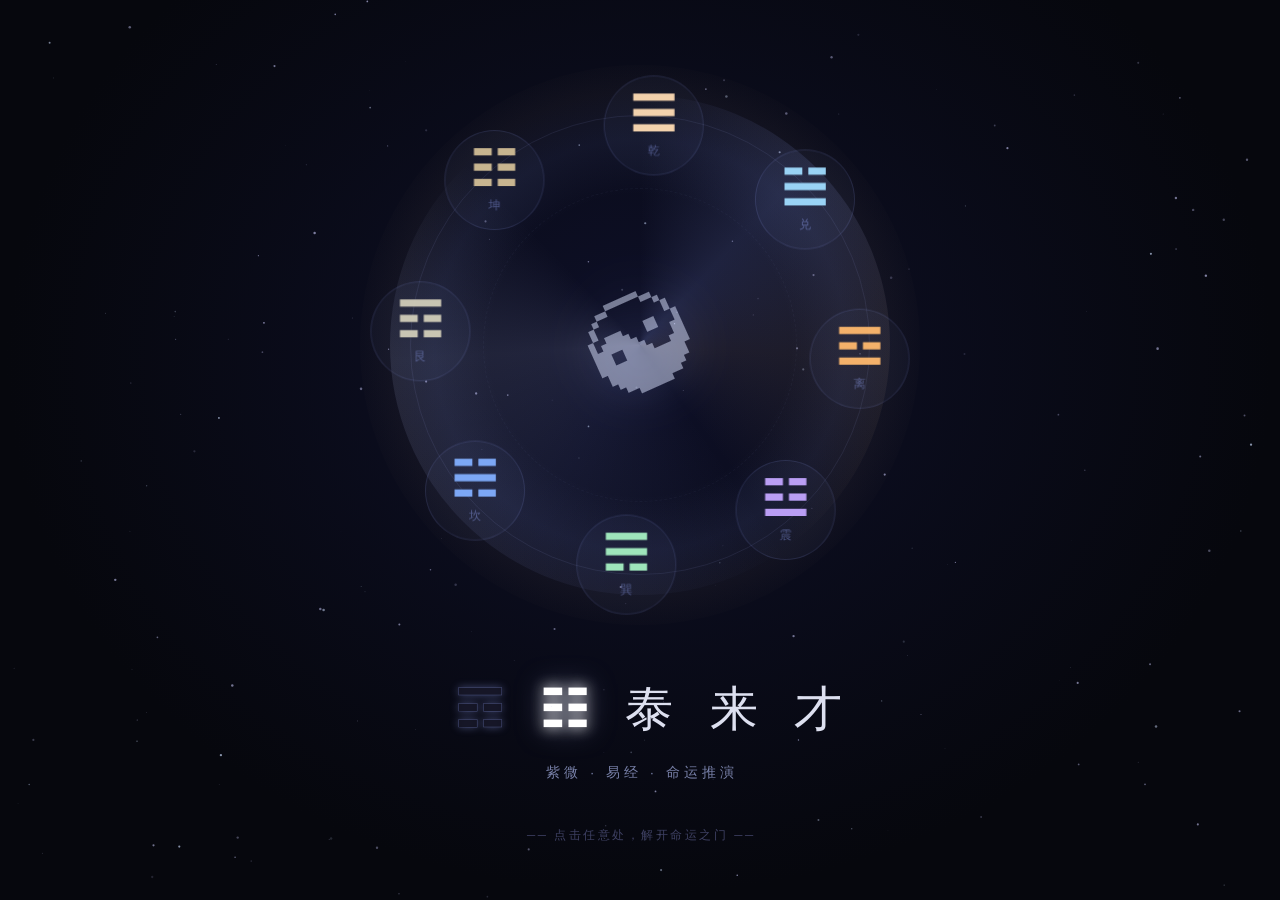
==== index.html @ e53208d1 "Enlarge intro bagua ring 2x + add light shimmer effects - Ring container: 290px → 580px, responsive " ====
<!DOCTYPE html>
<html lang="zh-CN">
<head>
<meta charset="UTF-8">
<meta name="viewport" content="width=device-width, initial-scale=1.0">
<title>太来才 · 紫微易学</title>
<meta name="description" content="紫微斗数命盘在线排盘，基于倪海夏推演法，结合易经五行解析。">
<style>
/* ── Reset & Base ── */
*{box-sizing:border-box;margin:0;padding:0}
:root{
  --bg:#09090f;--bg2:#0d0e1a;
  --s1:rgba(255,255,255,.03);--s2:rgba(255,255,255,.06);
  --b1:rgba(180,190,240,.07);--b2:rgba(180,190,240,.14);
  --t1:#dde0f0;--t2:#7880a8;--t3:#3e4062;
  --accent:#9aabff;--accentd:rgba(154,171,255,.12);
  --gold:#c8a882;--goldd:rgba(200,168,130,.12);
  --r:12px;
}
html{scroll-behavior:smooth}
body{background:var(--bg);color:var(--t1);font-family:-apple-system,"Helvetica Neue","PingFang SC","Hiragino Sans GB","Microsoft YaHei",sans-serif;min-height:100vh;line-height:1.75;overflow-x:hidden;font-size:16px}

/* ── INTRO SCREEN ── */
#intro{
  position:fixed;inset:0;z-index:9999;
  display:flex;flex-direction:column;align-items:center;justify-content:center;
  background:radial-gradient(ellipse at 50% 40%,#0e1028 0%,#06070d 70%);
  cursor:pointer;user-select:none;
  transition:opacity .9s cubic-bezier(.4,0,.2,1),transform .9s cubic-bezier(.4,0,.2,1);
}
#intro.done{opacity:0;pointer-events:none;transform:scale(1.06)}
#star-canvas{position:absolute;inset:0;pointer-events:none}

#bagua-ring{
  position:relative;width:580px;height:580px;
  margin-bottom:32px;flex-shrink:0;
}
/* Responsive scale-down on small screens */
@media(max-width:640px){
  #bagua-ring{transform:scale(.62);margin-bottom:-80px}
}
@media(max-width:400px){
  #bagua-ring{transform:scale(.50);margin-bottom:-116px}
}

/* Rotating conic sweep — main light effect */
#ring-halo{
  position:absolute;left:50%;top:50%;
  width:500px;height:500px;margin:-250px;
  border-radius:50%;
  background:conic-gradient(
    from 0deg,
    transparent 0%,
    rgba(154,171,255,.13) 12%,
    rgba(200,168,130,.09) 26%,
    transparent 40%,
    rgba(154,171,255,.07) 58%,
    rgba(200,210,255,.11) 74%,
    transparent 88%,
    transparent 100%
  );
  animation:halo-spin 9s linear infinite;
  pointer-events:none;
}
@keyframes halo-spin{to{transform:rotate(360deg)}}

/* Breathing outer glow */
#ring-glow{
  position:absolute;left:50%;top:50%;
  width:560px;height:560px;margin:-280px;
  border-radius:50%;
  background:radial-gradient(circle,transparent 38%,rgba(154,171,255,.06) 52%,rgba(200,168,130,.04) 64%,transparent 74%);
  animation:glow-breath 3.4s ease-in-out infinite alternate;
  pointer-events:none;
}
@keyframes glow-breath{
  from{opacity:.5;transform:scale(.94)}
  to  {opacity:1; transform:scale(1.05)}
}

#ring-track{
  position:absolute;
  left:50%;top:50%;
  width:460px;height:460px;
  margin:-230px;
  border-radius:50%;
  border:1px solid rgba(160,170,230,.10);
  pointer-events:none;
}
#ring-track::before{
  content:'';position:absolute;
  inset:72px;border-radius:50%;
  border:1px dashed rgba(160,170,230,.05);
}
.gua-node{
  position:absolute;left:50%;top:50%;
  width:100px;height:100px;margin:-50px;
  border-radius:50%;
  display:flex;flex-direction:column;align-items:center;justify-content:center;
  background:rgba(154,171,255,.04);
  border:1px solid rgba(154,171,255,.14);
  will-change:transform;
  transition:box-shadow .4s,border-color .4s,background .4s;
}
.gua-node .gsym{font-size:2.9rem;line-height:1;color:rgba(200,210,255,.8)}
.gua-node .gname{font-size:.72rem;color:rgba(154,171,255,.45);margin-top:3px;letter-spacing:.06em}
.gua-node.lit{
  border-color:rgba(154,171,255,.55);
  background:rgba(154,171,255,.08);
}
.gua-node.lit .gsym{color:#fff}

#ring-center{
  position:absolute;left:50%;top:50%;
  width:144px;height:144px;margin:-72px;
  display:flex;align-items:center;justify-content:center;
}
#taichi{
  font-size:6rem;color:rgba(220,228,255,.5);
  display:inline-block;
  filter:drop-shadow(0 0 22px rgba(154,171,255,.3));
  transition:filter .4s,font-size .4s,opacity .5s;
  will-change:transform;
  animation:taichi-pulse 4s ease-in-out infinite alternate;
}
@keyframes taichi-pulse{
  from{filter:drop-shadow(0 0 18px rgba(154,171,255,.25)) drop-shadow(0 0 40px rgba(154,171,255,.08))}
  to  {filter:drop-shadow(0 0 32px rgba(154,171,255,.55)) drop-shadow(0 0 70px rgba(200,168,130,.18))}
}
#intro.spin #taichi{
  animation:none;
  filter:drop-shadow(0 0 40px rgba(154,171,255,.9)) drop-shadow(0 0 80px rgba(200,168,130,.4));
}

#intro-text{text-align:center}
#intro-logo{
  font-size:3rem;font-weight:200;
  letter-spacing:.38em;color:var(--t1);margin-bottom:10px;
  text-indent:.38em;
}
#intro-sub{
  font-size:.85rem;letter-spacing:.3em;
  color:var(--t2);margin-bottom:40px;text-indent:.3em;
}
#unlock-hint{
  font-size:.72rem;letter-spacing:.22em;color:var(--t3);
  animation:hint-blink 2.2s ease-in-out infinite;text-indent:.22em;
}
@keyframes hint-blink{0%,100%{opacity:.3}50%{opacity:.9}}

/* ── MAIN APP ── */
#app{opacity:0;transition:opacity .9s ease .15s}
#app.visible{opacity:1}

/* ── HEADER ── */
header{
  position:sticky;top:0;z-index:100;
  background:rgba(9,9,15,.88);
  border-bottom:1px solid var(--b1);
  backdrop-filter:blur(24px);-webkit-backdrop-filter:blur(24px);
  padding:0 20px;
}
.header-inner{max-width:1000px;margin:0 auto;display:flex;align-items:center;gap:20px;padding:16px 0}
.site-logo{
  font-size:1.15rem;font-weight:400;color:var(--t1);
  text-decoration:none;letter-spacing:.22em;white-space:nowrap;flex-shrink:0;
  text-indent:.22em;
}
/* Logo char animation */
.logo-ch{display:inline-block;transition:color .12s,text-shadow .12s}
.logo-ch.yang{color:#fff;text-shadow:0 0 14px rgba(255,255,255,.9),0 0 28px rgba(200,210,255,.5)}
.logo-ch.yin{color:rgba(20,20,35,.9);text-shadow:0 0 8px rgba(154,171,255,.4);-webkit-text-stroke:.5px rgba(154,171,255,.4)}
nav{display:flex;gap:4px;overflow-x:auto;-webkit-overflow-scrolling:touch;scrollbar-width:none;padding:2px 0}
nav::-webkit-scrollbar{display:none}
.tab-btn{
  flex-shrink:0;padding:7px 18px;border-radius:20px;
  border:1px solid transparent;background:transparent;
  color:var(--t3);cursor:pointer;font-family:inherit;
  font-size:.88rem;letter-spacing:.06em;white-space:nowrap;transition:all .2s;
}
.tab-btn:hover{color:var(--t2);border-color:var(--b1)}
.tab-btn.active{color:var(--t1);border-color:var(--b2);background:var(--s1)}
.tab-btn.featured{color:var(--gold);border-color:rgba(200,168,130,.25);background:var(--goldd)}
.tab-btn.featured.active{border-color:rgba(200,168,130,.45);box-shadow:0 0 14px rgba(200,168,130,.12)}

/* ── TAB PANELS ── */
.tab-panel{display:none;padding:44px 24px;max-width:1000px;margin:0 auto;animation:panel-in .35s ease}
.tab-panel.active{display:block}
@keyframes panel-in{from{opacity:0;transform:translateY(12px)}to{opacity:1;transform:none}}

/* ── FORM ── */
.form-wrap{max-width:540px;margin:0 auto 40px}
.form-title{text-align:center;margin-bottom:32px}
.form-title h1{font-size:1.9rem;font-weight:200;letter-spacing:.32em;color:var(--t1);margin-bottom:8px}
.form-title p{font-size:.88rem;color:var(--t3);letter-spacing:.14em}
.card{
  background:var(--s1);border:1px solid var(--b1);
  border-radius:var(--r);padding:28px;
  transition:border-color .2s;
}
.card:hover{border-color:var(--b2)}
.form-row{display:flex;align-items:center;gap:14px;margin-bottom:16px}
.form-row label{flex:0 0 64px;font-size:.88rem;color:var(--t2);letter-spacing:.05em}
.form-row select,.form-row input{
  flex:1;background:rgba(255,255,255,.04);color:var(--t1);
  border:1px solid var(--b1);border-radius:9px;
  padding:10px 14px;font-family:inherit;font-size:.92rem;
  outline:none;transition:border-color .2s;min-width:70px;
}
.form-row select:focus,.form-row input:focus{border-color:var(--accent)}
.form-row select option{background:#0e0f1e}
.gen-btn{
  width:100%;margin-top:22px;padding:15px;
  background:var(--goldd);color:var(--gold);
  border:1px solid rgba(200,168,130,.28);border-radius:11px;
  font-size:1rem;letter-spacing:.4em;cursor:pointer;
  font-family:inherit;transition:all .22s;
}
.gen-btn:hover{background:rgba(200,168,130,.22);border-color:rgba(200,168,130,.5);box-shadow:0 4px 28px rgba(200,168,130,.14)}
.form-note{text-align:center;font-size:.78rem;color:var(--t3);margin-top:10px}

/* ── CHART ── */
#chart-wrap{max-width:760px;margin:0 auto 24px;display:none}
.chart-title{text-align:center;font-size:.9rem;color:var(--t2);margin-bottom:16px;letter-spacing:.16em}
.chart{
  display:grid;grid-template-columns:repeat(4,1fr);grid-template-rows:repeat(4,auto);
  gap:3px;background:rgba(154,171,255,.04);
  border:1px solid var(--b1);border-radius:var(--r);padding:3px;
}
.cell{
  background:rgba(9,9,15,.85);border:1px solid var(--b1);
  border-radius:8px;padding:9px;min-height:118px;
  position:relative;overflow:hidden;cursor:pointer;
  transition:border-color .15s,background .15s;
}
.cell:hover{border-color:var(--b2);background:var(--s1)}
.cell.ming{border-color:rgba(200,168,130,.38);background:rgba(200,168,130,.03)}
.cell-center{
  grid-column:2/4;grid-row:2/4;background:rgba(7,7,14,.92);
  border:1px solid var(--b1);border-radius:8px;
  display:flex;flex-direction:column;align-items:center;justify-content:center;
  padding:16px;text-align:center;
}
.pname{font-size:.74rem;color:var(--t3);display:block}
.pname.ml{color:var(--gold);font-weight:500}
.gz{font-size:.7rem;color:var(--t3);float:right}
.shen-mk{position:absolute;top:4px;right:24px;font-size:.66rem;color:rgba(140,190,140,.6)}
.stars{margin-top:5px;line-height:1.7}
.s{display:inline-block;font-size:.84rem;color:var(--gold);white-space:nowrap}
.s.zw{color:#c084fc}.s.tf{color:#88b8e8}.s.ax{color:var(--t3);font-size:.66rem}
.hua{display:inline-block;font-size:.58rem;padding:1px 4px;border-radius:3px;margin:1px;vertical-align:top}
.hl{background:rgba(80,180,80,.1);color:#70cc70;border:1px solid rgba(80,180,80,.2)}
.hq{background:rgba(180,140,60,.1);color:#c89840;border:1px solid rgba(180,140,60,.2)}
.hk{background:rgba(80,130,210,.1);color:#7298e0;border:1px solid rgba(80,130,210,.2)}
.hj{background:rgba(210,70,70,.1);color:#d87070;border:1px solid rgba(210,70,70,.2)}
.dx{position:absolute;bottom:4px;right:5px;font-size:.64rem;color:var(--t3)}
.cn{font-size:1rem;letter-spacing:.1em;color:var(--t1);margin-bottom:10px}
.cr{font-size:.78rem;color:var(--t2);margin:3px 0}.cr span{color:var(--gold)}
.jb{display:inline-block;margin-top:10px;padding:3px 14px;border-radius:12px;font-size:.76rem;border:1px solid}
.jb.j2{border-color:rgba(80,140,220,.35);color:#7898d8}.jb.j3{border-color:rgba(80,170,80,.35);color:#70c070}
.jb.j4{border-color:rgba(190,150,70,.35);color:#c8a050}.jb.j5{border-color:rgba(170,130,70,.35);color:#b89050}
.jb.j6{border-color:rgba(210,90,70,.35);color:#d07860}

/* ── INTERP ── */
#interp{max-width:800px;margin:0 auto;display:none}
.isec{background:var(--s1);border:1px solid var(--b1);border-radius:var(--r);padding:24px;margin-bottom:14px}
.isec h3{font-size:.95rem;color:var(--t1);letter-spacing:.12em;margin-bottom:18px;padding-bottom:12px;border-bottom:1px solid var(--b1);font-weight:400}
.igrid{display:grid;grid-template-columns:1fr 1fr;gap:12px}
@media(max-width:520px){.igrid{grid-template-columns:1fr}}
.iitem{background:rgba(255,255,255,.02);border:1px solid var(--b1);border-radius:10px;padding:16px}
.iitem h4{font-size:.86rem;color:var(--gold);margin-bottom:8px;font-weight:400}
.iitem p{font-size:.84rem;color:var(--t2);line-height:1.82}
.ybox{background:rgba(154,171,255,.04);border:1px solid var(--b1);border-radius:8px;padding:12px;margin-top:10px;display:flex;align-items:flex-start;gap:10px}
.ybox .yg{font-size:1.6rem;flex-shrink:0;line-height:1.2}
.ybox .yt{font-size:.84rem;color:rgba(154,171,255,.72);line-height:1.78}
.qt{font-size:.82rem;color:var(--t3);border-left:2px solid var(--b2);padding-left:10px;margin-top:9px;font-style:italic}

/* ── POPUP ── */
.overlay{display:none;position:fixed;inset:0;background:rgba(0,0,0,.65);backdrop-filter:blur(5px);z-index:99}
#popup{display:none;position:fixed;top:50%;left:50%;transform:translate(-50%,-50%);background:#0e0f1e;border:1px solid var(--b2);border-radius:18px;padding:28px;max-width:420px;width:92%;z-index:100;max-height:84vh;overflow-y:auto}
#popup h3{color:var(--t1);margin-bottom:14px;font-size:1rem;font-weight:400;letter-spacing:.08em}
#popup p{font-size:.88rem;color:var(--t2);line-height:1.82;margin-bottom:10px}
.xbtn{float:right;cursor:pointer;color:var(--t3);font-size:1.15rem;line-height:1;transition:color .2s}
.xbtn:hover{color:var(--t2)}

/* ── KNOWLEDGE TABS ── */
.art-wrap{max-width:760px;margin:0 auto}
.art-hero{text-align:center;padding:36px 0 30px;border-bottom:1px solid var(--b1);margin-bottom:38px}
.art-hero .gua-big{font-size:3.2rem;display:block;margin-bottom:14px;color:var(--t3);letter-spacing:.1em}
.art-hero h2{font-size:1.5rem;font-weight:300;color:var(--t1);letter-spacing:.24em;margin-bottom:10px}
.art-hero p{font-size:.92rem;color:var(--t2);line-height:1.75}
.art-section{margin-bottom:36px}
.art-section h3{font-size:1rem;font-weight:400;color:var(--t1);letter-spacing:.14em;margin-bottom:16px;padding-left:14px;border-left:3px solid var(--accent)}
.art-section p{font-size:.92rem;color:var(--t2);line-height:1.92;margin-bottom:12px}
.art-section ul{padding-left:20px;margin-bottom:12px}
.art-section li{font-size:.92rem;color:var(--t2);line-height:1.92;margin-bottom:5px}
.art-section strong{color:var(--t1)}
.art-section blockquote{border-left:2px solid var(--b2);padding-left:12px;margin:12px 0;color:var(--t3);font-style:italic;font-size:.9rem;line-height:1.82}

/* ── TABLES ── */
.tbl{width:100%;border-collapse:collapse;margin:14px 0;font-size:.9rem}
.tbl th{background:rgba(255,255,255,.03);color:var(--t2);padding:11px 14px;text-align:left;border:1px solid var(--b1);font-weight:400;letter-spacing:.06em}
.tbl td{padding:11px 14px;border:1px solid var(--b1);color:var(--t2)}
.tbl tr:hover td{background:var(--s1)}
.tbl .gua-sym{font-size:1.05rem;color:#c084fc}
.tbl .num{color:var(--t3);font-size:.73rem}
.tbl .yang{color:#d0925a}.tbl .yin{color:#6898d8}

/* ── 64 GUA ── */
.gua-grid{display:grid;grid-template-columns:repeat(auto-fill,minmax(158px,1fr));gap:9px;margin:14px 0}
.gua-card{background:rgba(255,255,255,.02);border:1px solid var(--b1);border-radius:10px;padding:14px 15px;cursor:pointer;transition:border-color .15s,background .15s}
.gua-card:hover{border-color:var(--b2)}
.gua-card.open{border-color:rgba(140,180,120,.3);background:rgba(140,180,120,.04)}
.gua-card .gnum{font-size:.68rem;color:var(--t3)}.gua-card .gname{font-size:.96rem;color:var(--gold);margin:3px 0}
.gua-card .gmean{font-size:.8rem;color:var(--t2)}
.gua-card .gmsg{font-size:.8rem;color:rgba(140,180,140,.78);margin-top:8px;display:none;border-top:1px solid var(--b1);padding-top:8px;line-height:1.72}
.gua-card.open .gmsg{display:block}
.cat-label{font-size:.84rem;color:var(--t3);margin:22px 0 8px;padding-left:6px;letter-spacing:.06em}

/* ── BAGUA VISUALS ── */
.bagua-row{display:flex;flex-wrap:wrap;gap:10px;margin:14px 0}
.bagua-item{flex:1 1 96px;background:rgba(255,255,255,.02);border:1px solid var(--b1);border-radius:10px;padding:16px 12px;text-align:center;transition:border-color .2s}
.bagua-item:hover{border-color:var(--b2)}
.bagua-item .sym{font-size:2rem;display:block;margin-bottom:8px;color:var(--t2)}
.bagua-item .bname{font-size:.88rem;color:var(--gold)}.bagua-item .bdesc{font-size:.78rem;color:var(--t3);margin-top:4px;line-height:1.55}
.wx-cycle{display:flex;align-items:center;flex-wrap:wrap;gap:6px;margin:10px 0;font-size:.8rem}
.wx-item{padding:4px 14px;border-radius:16px;border:1px solid}
.wx-mu{border-color:rgba(80,160,80,.22);color:#70bb70;background:rgba(80,160,80,.05)}
.wx-huo{border-color:rgba(190,90,70,.22);color:#c87060;background:rgba(190,90,70,.05)}
.wx-tu{border-color:rgba(170,140,70,.22);color:#b89860;background:rgba(170,140,70,.05)}
.wx-jin{border-color:rgba(170,170,110,.22);color:#b0b070;background:rgba(170,170,110,.05)}
.wx-shui{border-color:rgba(70,110,190,.22);color:#6080c8;background:rgba(70,110,190,.05)}
.wx-arr{color:var(--t3);font-size:.88rem}

/* ── MISC ── */
.concept-grid{display:grid;grid-template-columns:repeat(auto-fill,minmax(190px,1fr));gap:9px}
.step-grid{display:grid;grid-template-columns:repeat(4,1fr);gap:8px;text-align:center}
@media(max-width:500px){.step-grid{grid-template-columns:repeat(2,1fr)}}

footer{text-align:center;padding:44px 20px;color:var(--t3);font-size:.73rem;border-top:1px solid var(--b1);margin-top:64px}
footer a{color:var(--t3);text-decoration:none}

/* ── DIVINATION TAB ── */
.div-wrap{max-width:680px;margin:0 auto}
.div-hero{text-align:center;padding:24px 0 20px;border-bottom:1px solid var(--b1);margin-bottom:28px}
.div-hero .div-icon{font-size:2.4rem;display:block;margin-bottom:10px;color:var(--t3)}
.div-hero h1{font-size:1.45rem;font-weight:200;letter-spacing:.28em;margin-bottom:6px}
.div-hero p{font-size:.8rem;color:var(--t2)}
.div-step{display:none}.div-step.active{display:block}
.qtype-grid{display:grid;grid-template-columns:repeat(3,1fr);gap:7px;margin:10px 0 16px}
.qtype-btn{padding:9px 6px;background:var(--s1);border:1px solid var(--b1);border-radius:8px;color:var(--t3);cursor:pointer;font-family:inherit;font-size:.76rem;text-align:center;transition:all .2s}
.qtype-btn:hover{border-color:var(--b2);color:var(--t2)}.qtype-btn.sel{border-color:var(--accent);color:var(--accent);background:var(--accentd)}
.method-bar{display:flex;gap:6px;justify-content:center;margin:16px 0}
.meth-btn{padding:6px 18px;border-radius:16px;border:1px solid var(--b1);background:transparent;color:var(--t2);cursor:pointer;font-family:inherit;font-size:.76rem;transition:all .2s}
.meth-btn.sel{border-color:var(--accent);color:var(--accent);background:var(--accentd)}
.toss-btn{padding:11px 28px;background:var(--goldd);color:var(--gold);border:1px solid rgba(200,168,130,.3);border-radius:20px;font-family:inherit;font-size:.86rem;letter-spacing:.15em;cursor:pointer;transition:all .22s;margin:4px}
.toss-btn:hover{background:rgba(200,168,130,.22);border-color:rgba(200,168,130,.5);box-shadow:0 4px 18px rgba(200,168,130,.12)}
.toss-btn:disabled{opacity:.35;cursor:not-allowed;box-shadow:none}
.toss-btn.sec{background:var(--s1);color:var(--t2);border:1px solid var(--b1)}
.toss-btn.sec:hover{border-color:var(--b2);color:var(--t1)}

/* Coin */
.coin-stage{text-align:center;padding:8px 0 4px}
.coin-row{display:flex;justify-content:center;gap:18px;margin:20px 0;perspective:700px}
.coin{width:66px;height:66px;border-radius:50%;position:relative;transform-style:preserve-3d;will-change:transform}
.coin.spin{animation:cspin .85s cubic-bezier(.2,.6,.4,1) forwards}
.cface{position:absolute;inset:0;border-radius:50%;display:flex;align-items:center;justify-content:center;font-size:1.25rem;font-weight:300;backface-visibility:hidden;-webkit-backface-visibility:hidden}
.cfront{background:radial-gradient(circle at 38% 35%,#d4aa50 0%,#8a6018 55%,#5a3e08 100%);border:2px solid rgba(220,175,60,.35);color:rgba(255,240,170,.9);box-shadow:inset 0 0 10px rgba(255,220,80,.15)}
.cback{background:radial-gradient(circle at 38% 35%,#aaaaaa 0%,#666 55%,#3a3a3a 100%);border:2px solid rgba(170,170,170,.25);color:rgba(210,210,210,.8);transform:rotateY(180deg)}
@keyframes cspin{0%{transform:rotateY(0) translateY(0)}30%{transform:rotateY(560deg) translateY(-28px)}75%{transform:rotateY(900deg) translateY(-18px)}100%{transform:rotateY(var(--fr,0deg)) translateY(0)}}

/* Lines display */
.lines-wrap{max-width:300px;margin:16px auto 8px}
.hline{display:flex;align-items:center;justify-content:center;gap:10px;margin:5px 0;opacity:0;transition:opacity .35s}
.hline.show{opacity:1}
.hline .lsym{font-size:1.6rem;line-height:1;letter-spacing:2px;font-family:monospace}
.lsym.yang{color:rgba(200,165,70,.9)}.lsym.yin{color:rgba(120,135,200,.75)}
.lsym.mov-y{color:#ff9060;animation:mglow .9s ease-in-out infinite alternate}
.lsym.mov-n{color:#80a8ff;animation:mglow2 .9s ease-in-out infinite alternate}
@keyframes mglow{from{text-shadow:0 0 4px rgba(255,130,60,.2)}to{text-shadow:0 0 16px rgba(255,130,60,.7)}}
@keyframes mglow2{from{text-shadow:0 0 4px rgba(100,130,255,.2)}to{text-shadow:0 0 16px rgba(100,130,255,.7)}}
.llab{font-size:.68rem;color:var(--t3);min-width:56px;text-align:left}
.round-txt{font-size:.72rem;color:var(--t3);margin:6px 0;letter-spacing:.06em}

/* Result hexagram */
.hex-reveal{text-align:center;padding:20px;background:var(--s1);border:1px solid var(--b1);border-radius:var(--r);margin:16px 0}
.hex-reveal .huc{font-size:3.8rem;display:block;margin-bottom:6px;filter:drop-shadow(0 0 12px rgba(154,171,255,.3))}
.hex-reveal .hn{font-size:1.3rem;color:var(--gold);font-weight:200;letter-spacing:.2em}
.hex-reveal .hs{font-size:.78rem;color:var(--t2);margin-top:4px}

/* Output sections */
.out-sec{background:var(--s1);border:1px solid var(--b1);border-radius:var(--r);padding:22px 24px;margin-bottom:12px}
.out-sec h3{font-size:.9rem;font-weight:400;color:var(--accent);letter-spacing:.15em;margin-bottom:14px;padding-bottom:10px;border-bottom:1px solid var(--b1)}
.out-row{display:flex;gap:8px;margin:7px 0;align-items:baseline}
.ol{font-size:.78rem;color:var(--t3);flex:0 0 58px}
.ov{font-size:.88rem;color:var(--t1)}
.out-body{font-size:.88rem;color:var(--t2);line-height:1.92}
.out-body strong{color:var(--t1)}
.out-body em{color:var(--gold);font-style:normal}
.out-tag{display:inline-block;padding:2px 9px;border-radius:11px;font-size:.68rem;border:1px solid;margin:2px}
.tji{border-color:rgba(80,190,80,.28);color:#60c060;background:rgba(80,190,80,.06)}
.txiong{border-color:rgba(220,80,80,.28);color:#d07070;background:rgba(220,80,80,.06)}
.tzhong{border-color:rgba(154,171,255,.28);color:var(--accent);background:var(--accentd)}
.tbian{border-color:rgba(200,168,130,.28);color:var(--gold);background:var(--goldd)}
.qdisplay{font-size:.86rem;color:var(--t1);padding:10px 16px;background:var(--s1);border:1px solid var(--b1);border-radius:8px;margin-bottom:18px;text-align:center}
.num-row{display:flex;justify-content:center;gap:12px;margin:18px 0}
.num-inp{width:72px;text-align:center;background:rgba(255,255,255,.03);color:var(--t1);border:1px solid var(--b1);border-radius:8px;padding:10px 6px;font-family:inherit;font-size:1.05rem;outline:none;transition:border-color .2s}
.num-inp:focus{border-color:var(--accent)}
.num-lbl{font-size:.65rem;color:var(--t3);text-align:center;margin-top:4px}
.time-disp{font-size:1.6rem;color:var(--t1);letter-spacing:.1em;margin:14px 0}

/* Shell SVG decoration */
.shell-wrap{width:110px;height:110px;margin:0 auto 14px;position:relative}
.shell-wrap svg{width:100%;height:100%}
.sring{stroke:rgba(154,171,255,.15);fill:none;stroke-width:1.5}
.sring.lit{stroke:rgba(154,171,255,.5);transition:stroke .4s}
.sck{stroke:rgba(154,171,255,0);fill:none;stroke-width:1.2;stroke-dasharray:52;stroke-dashoffset:52;transition:stroke-dashoffset .5s ease,stroke .3s}
.sck.show{stroke-dashoffset:0;stroke:rgba(154,171,255,.4)}
</style>
</head>
<body>

<!-- ══════════ INTRO SCREEN ══════════ -->
<div id="intro" onclick="startUnlock()">
  <canvas id="star-canvas"></canvas>
  <div id="bagua-ring">
    <div id="ring-glow"></div>
    <div id="ring-halo"></div>
    <div id="ring-track"></div>
    <div class="gua-node"><span class="gsym">☰</span><span class="gname">乾</span></div>
    <div class="gua-node"><span class="gsym">☱</span><span class="gname">兑</span></div>
    <div class="gua-node"><span class="gsym">☲</span><span class="gname">离</span></div>
    <div class="gua-node"><span class="gsym">☳</span><span class="gname">震</span></div>
    <div class="gua-node"><span class="gsym">☴</span><span class="gname">巽</span></div>
    <div class="gua-node"><span class="gsym">☵</span><span class="gname">坎</span></div>
    <div class="gua-node"><span class="gsym">☶</span><span class="gname">艮</span></div>
    <div class="gua-node"><span class="gsym">☷</span><span class="gname">坤</span></div>
    <div id="ring-center"><span id="taichi">☯</span></div>
  </div>
  <div id="intro-text">
    <div id="intro-logo">太来才</div>
    <div id="intro-sub">紫微 · 易经 · 命运推演</div>
    <div id="unlock-hint">── 点击任意处，解开命运之门 ──</div>
  </div>
</div>

<!-- ══════════ MAIN APP ══════════ -->
<div id="app">

<header>
  <div class="header-inner">
    <a class="site-logo" href="#">易学泰来才</a>
    <nav id="main-nav">
      <button class="tab-btn featured active" data-tab="ziwei">✦ 紫微命盘</button>
      <button class="tab-btn" data-tab="yijing">易经导论</button>
      <button class="tab-btn" data-tab="wuxing">五行八卦</button>
      <button class="tab-btn" data-tab="ganzhi">天干地支</button>
      <button class="tab-btn" data-tab="liushisi">六十四卦</button>
      <button class="tab-btn featured" data-tab="divination">☯ 起卦占卜</button>
    </nav>
  </div>
</header>

<!-- ══ TAB: 紫微命盘 ══ -->
<div id="tab-ziwei" class="tab-panel active">
  <div class="form-wrap">
    <div class="form-title">
      <h1>紫微斗数</h1>
      <p>倪海夏推演法 · 结合易经五行解析</p>
    </div>
    <div class="card">
      <div class="form-row">
        <label>出生年</label>
        <input type="number" id="year" value="1990" min="1900" max="2030" style="max-width:90px">
        <span style="font-size:.7rem;color:var(--t3)">阳历（正月前出生 -1）</span>
      </div>
      <div class="form-row">
        <label>农历月</label>
        <select id="month">
          <option value="1">正月</option><option value="2">二月</option><option value="3">三月</option>
          <option value="4">四月</option><option value="5">五月</option><option value="6">六月</option>
          <option value="7">七月</option><option value="8">八月</option><option value="9">九月</option>
          <option value="10">十月</option><option value="11">十一月</option><option value="12">十二月</option>
        </select>
        <label style="flex:0 0 48px">农历日</label>
        <select id="day" style="max-width:90px"></select>
      </div>
      <div class="form-row">
        <label>时辰</label>
        <select id="hour">
          <option value="0">子 23-01</option><option value="1">丑 01-03</option>
          <option value="2">寅 03-05</option><option value="3">卯 05-07</option>
          <option value="4">辰 07-09</option><option value="5">巳 09-11</option>
          <option value="6">午 11-13</option><option value="7">未 13-15</option>
          <option value="8">申 15-17</option><option value="9">酉 17-19</option>
          <option value="10">戌 19-21</option><option value="11">亥 21-23</option>
        </select>
        <label style="flex:0 0 48px">性别</label>
        <select id="gender"><option value="m">男</option><option value="f">女</option></select>
      </div>
      <button class="gen-btn" onclick="generate()">排 命 盘</button>
      <p class="form-note">※ 以农历生日为准，不确定可用万年历换算</p>
    </div>
  </div>

  <div id="chart-wrap">
    <div class="chart-title" id="chart-title"></div>
    <div class="chart" id="chart"></div>
  </div>

  <div id="interp">
    <div class="isec"><h3>命宫解析 · 倪海夏论命法</h3><div id="ming-interp"></div></div>
    <div class="isec"><h3>三方四正 · 财官迁命</h3><div class="igrid" id="sanfang-interp"></div></div>
    <div class="isec"><h3>四化所在 · 命运着力点</h3><div class="igrid" id="sihua-interp"></div></div>
    <div class="isec"><h3>易经启示 · 五行卦象</h3><div id="yijing-interp"></div></div>
  </div>
</div>

<!-- ══ TAB: 易经导论 ══ -->
<div id="tab-yijing" class="tab-panel">
<div class="art-wrap">
  <div class="art-hero">
    <span class="gua-big">☯</span>
    <h2>易经核心思想</h2>
    <p>《易经》的核心，不是占卜本身，而是对"变化"这件事的理解与应对。</p>
  </div>

  <div class="art-section">
    <h3>一句话概括</h3>
    <p>世界始终在变化，人的关键能力不是对抗变化，而是<strong>观察形势、把握时机、顺势调整自己</strong>。</p>
  </div>

  <div class="art-section">
    <h3>七个核心观点</h3>
    <div class="concept-grid">
      <div class="iitem"><h4>1. 变易</h4><p>万事万物都在变化，没有绝对静止和永恒不变的状态。</p></div>
      <div class="iitem"><h4>2. 阴阳</h4><p>任何事物都包含相反又相依的两面：刚与柔、进与退、盛与衰。</p></div>
      <div class="iitem"><h4>3. 时位</h4><p>同样的做法，放在不同时间、位置下结果完全不同。判断事情要看"时"和"势"。</p></div>
      <div class="iitem"><h4>4. 中正</h4><p>最好的状态通常不是极端，而是适度、平衡、守分寸。</p></div>
      <div class="iitem"><h4>5. 顺势</h4><p>不是硬碰硬，而是顺着规律和局势调整行动，避免逆势而行。</p></div>
      <div class="iitem"><h4>6. 修养</h4><p>《易经》强调外部局势变化的同时，心态、德行、判断需要不断修正。</p></div>
      <div class="iitem"><h4>7. 趋吉避凶</h4><p>通过观察、预判和调整，减少风险，争取更好的结果。</p></div>
    </div>
  </div>

  <div class="art-section">
    <h3>关键词提炼</h3>
    <div style="display:flex;flex-wrap:wrap;gap:8px;margin-top:8px">
      <span class="wx-item wx-mu">变化</span>
      <span class="wx-item wx-huo">阴阳</span>
      <span class="wx-item wx-tu">时机</span>
      <span class="wx-item wx-jin">平衡</span>
      <span class="wx-item wx-shui">顺势</span>
      <span class="wx-item wx-mu">修身</span>
    </div>
  </div>

  <div class="art-section">
    <h3>现代理解：动态决策思维</h3>
    <p>如果用现代语言解释，《易经》更像一套"动态决策框架"：</p>
    <div class="step-grid" style="margin:12px 0">
      <div class="bagua-item"><span class="sym">👁</span><div class="bname">先看环境</div></div>
      <div class="bagua-item"><span class="sym">🔗</span><div class="bname">再看关系</div></div>
      <div class="bagua-item"><span class="sym">⏱</span><div class="bname">再看时机</div></div>
      <div class="bagua-item"><span class="sym">⚡</span><div class="bname">决定行动</div></div>
    </div>
    <blockquote>真正重要的不是死守一个答案，而是根据变化持续调整。</blockquote>
  </div>

  <div class="art-section">
    <h3>与紫微斗数的关联</h3>
    <p>紫微斗数是易经思想的具体化应用：命盘呈现的是你所处的"时位"——你天生的性格底色（命宫）、此刻的运势阶段（大限流年），以及如何顺势而为。</p>
    <p><strong>化忌不是坏运</strong>，是"执念"所在，对应易经的"坎卦"——习坎，有孚，维心亨。心正则险难可过。</p>
    <p style="margin-top:12px;text-align:center"><button class="gen-btn" style="max-width:200px;display:inline-block" onclick="switchTab('ziwei')">→ 去排命盘</button></p>
  </div>
</div>
</div>

<!-- ══ TAB: 五行八卦 ══ -->
<div id="tab-wuxing" class="tab-panel">
<div class="art-wrap">
  <div class="art-hero">
    <span class="gua-big">☰☷☳☴☲☵☶☱</span>
    <h2>五行八卦</h2>
    <p>信息编码（阴阳三层叠加）＋ 状态分类（不是物质，是运动模式）</p>
  </div>

  <div class="art-section">
    <h3>第一性原理</h3>
    <p>阴阳是最小单位（0和1），<strong>八卦是阴阳的三层叠加（2³=8）</strong>，五行是对万物运动状态的五种分类。</p>
  </div>

  <div class="art-section">
    <h3>八卦：8种基本情境</h3>
    <p style="font-size:.76rem;color:var(--t3);margin-bottom:10px">一条线有阴（⚋）或阳（⚊）两种状态，三层叠加 = 2³ = 8 种组合。</p>
    <div class="bagua-row">
      <div class="bagua-item"><span class="sym">☰</span><div class="bname">乾 · 天</div><div class="bdesc">纯阳，刚健，极度主动</div></div>
      <div class="bagua-item"><span class="sym">☷</span><div class="bname">坤 · 地</div><div class="bdesc">纯阴，柔顺，极度承载</div></div>
      <div class="bagua-item"><span class="sym">☳</span><div class="bname">震 · 雷</div><div class="bdesc">阳动于下，启动、冲劲</div></div>
      <div class="bagua-item"><span class="sym">☶</span><div class="bname">艮 · 山</div><div class="bdesc">阳止于上，静止、收敛</div></div>
      <div class="bagua-item"><span class="sym">☲</span><div class="bname">离 · 火</div><div class="bdesc">阳在外阴在内，附着、明亮</div></div>
      <div class="bagua-item"><span class="sym">☵</span><div class="bname">坎 · 水</div><div class="bdesc">阴在外阳在内，陷入、险境</div></div>
      <div class="bagua-item"><span class="sym">☴</span><div class="bname">巽 · 风</div><div class="bdesc">阴伏于下，渗透、顺从</div></div>
      <div class="bagua-item"><span class="sym">☱</span><div class="bname">兑 · 泽</div><div class="bdesc">阴出于上，喜悦、开口</div></div>
    </div>
    <blockquote>记忆口诀：乾三连，坤六断，震仰盂，艮覆碗，离中虚，坎中满，兑上缺，巽下断。</blockquote>
  </div>

  <div class="art-section">
    <h3>五行：5种运动状态</h3>
    <p style="font-size:.76rem;color:var(--t3);margin-bottom:10px">不是五种"物质"，而是五种"运动模式"——万物的状态都可以归入其中。</p>
    <table class="tbl">
      <tr><th>行</th><th>运动特征</th><th>对应现象</th></tr>
      <tr><td><span style="color:#70bb70">木</span></td><td>向上、生长、伸展</td><td>春天、生发、开始</td></tr>
      <tr><td><span style="color:#c87060">火</span></td><td>向外、扩散、炎热</td><td>夏天、旺盛、高峰</td></tr>
      <tr><td><span style="color:#b89860">土</span></td><td>平衡、转化、承载</td><td>过渡期、中转、稳定</td></tr>
      <tr><td><span style="color:#b0b070">金</span></td><td>向内、收缩、肃杀</td><td>秋天、收获、收敛</td></tr>
      <tr><td><span style="color:#6080c8">水</span></td><td>向下、流动、储藏</td><td>冬天、潜伏、蓄势</td></tr>
    </table>
  </div>

  <div class="art-section">
    <h3>相生：促进关系</h3>
    <div class="wx-cycle">
      <span class="wx-item wx-mu">木</span><span class="wx-arr">→</span>
      <span class="wx-item wx-huo">火</span><span class="wx-arr">→</span>
      <span class="wx-item wx-tu">土</span><span class="wx-arr">→</span>
      <span class="wx-item wx-jin">金</span><span class="wx-arr">→</span>
      <span class="wx-item wx-shui">水</span><span class="wx-arr">→</span>
      <span class="wx-item wx-mu">木</span>
    </div>
    <blockquote>木燃生火，火烬成土，土聚成金，金融成水，水滋养木。</blockquote>
  </div>

  <div class="art-section">
    <h3>相克：制约关系</h3>
    <div class="wx-cycle">
      <span class="wx-item wx-mu">木</span><span class="wx-arr">→</span>
      <span class="wx-item wx-tu">土</span><span class="wx-arr">→</span>
      <span class="wx-item wx-shui">水</span><span class="wx-arr">→</span>
      <span class="wx-item wx-huo">火</span><span class="wx-arr">→</span>
      <span class="wx-item wx-jin">金</span><span class="wx-arr">→</span>
      <span class="wx-item wx-mu">木</span>
    </div>
    <blockquote>木扎入土，土阻断水，水灭掉火，火熔化金，金砍断木。</blockquote>
  </div>

  <div class="art-section">
    <h3>实用理解</h3>
    <p>五行八卦本质是<strong>分类工具</strong>：遇到任何事物，先判断它处于哪种"状态"，再判断相邻状态是促进还是制约，从而预判下一步走向。</p>
    <p>不是玄学，是朴素的<strong>系统论</strong>。</p>
  </div>
</div>
</div>

<!-- ══ TAB: 天干地支 ══ -->
<div id="tab-ganzhi" class="tab-panel">
<div class="art-wrap">
  <div class="art-hero">
    <span class="gua-big" style="font-size:1.7rem;letter-spacing:.08em">甲乙丙丁戊己庚辛壬癸</span>
    <h2>天干地支</h2>
    <p>时间坐标系：10×12=60，循环记录年月日时</p>
  </div>

  <div class="art-section">
    <h3>第一性原理</h3>
    <p>天干地支是古人发明的<strong>时间坐标系</strong>：用10个天干 × 12个地支，组合出60个不重复的计时单位，循环记录年、月、日、时。</p>
  </div>

  <div class="art-section">
    <h3>十天干</h3>
    <p style="font-size:.76rem;color:var(--t3);margin-bottom:8px">代表天（阳面），描述气的盛衰节律。</p>
    <table class="tbl">
      <tr><th>#</th><th>干</th><th>阴阳</th><th>五行</th><th>含义</th></tr>
      <tr><td class="num">1</td><td><strong class="yang">甲</strong></td><td>阳</td><td>木</td><td>破土萌芽，新生开始</td></tr>
      <tr><td class="num">2</td><td><strong class="yin">乙</strong></td><td>阴</td><td>木</td><td>草木柔曲，缓慢生长</td></tr>
      <tr><td class="num">3</td><td><strong class="yang">丙</strong></td><td>阳</td><td>火</td><td>烈日当空，旺盛炎热</td></tr>
      <tr><td class="num">4</td><td><strong class="yin">丁</strong></td><td>阴</td><td>火</td><td>灯火微光，内敛稳定</td></tr>
      <tr><td class="num">5</td><td><strong class="yang">戊</strong></td><td>阳</td><td>土</td><td>厚重大地，稳固承载</td></tr>
      <tr><td class="num">6</td><td><strong class="yin">己</strong></td><td>阴</td><td>土</td><td>田园沃土，柔软滋养</td></tr>
      <tr><td class="num">7</td><td><strong class="yang">庚</strong></td><td>阳</td><td>金</td><td>刚硬金属，变革肃杀</td></tr>
      <tr><td class="num">8</td><td><strong class="yin">辛</strong></td><td>阴</td><td>金</td><td>精致珠宝，细腻收敛</td></tr>
      <tr><td class="num">9</td><td><strong class="yang">壬</strong></td><td>阳</td><td>水</td><td>大江大海，浩荡流动</td></tr>
      <tr><td class="num">10</td><td><strong class="yin">癸</strong></td><td>阴</td><td>水</td><td>雨露细水，滋润潜藏</td></tr>
    </table>
  </div>

  <div class="art-section">
    <h3>十二地支</h3>
    <p style="font-size:.76rem;color:var(--t3);margin-bottom:8px">代表地（阴面），对应12个月、12时辰、12生肖。</p>
    <table class="tbl">
      <tr><th>#</th><th>支</th><th>生肖</th><th>时辰</th><th>月份</th><th>五行</th></tr>
      <tr><td class="num">1</td><td><strong>子</strong></td><td>🐭鼠</td><td>23-01时</td><td>11月</td><td>水</td></tr>
      <tr><td class="num">2</td><td><strong>丑</strong></td><td>🐮牛</td><td>01-03时</td><td>12月</td><td>土</td></tr>
      <tr><td class="num">3</td><td><strong>寅</strong></td><td>🐯虎</td><td>03-05时</td><td>1月</td><td>木</td></tr>
      <tr><td class="num">4</td><td><strong>卯</strong></td><td>🐰兔</td><td>05-07时</td><td>2月</td><td>木</td></tr>
      <tr><td class="num">5</td><td><strong>辰</strong></td><td>🐉龙</td><td>07-09时</td><td>3月</td><td>土</td></tr>
      <tr><td class="num">6</td><td><strong>巳</strong></td><td>🐍蛇</td><td>09-11时</td><td>4月</td><td>火</td></tr>
      <tr><td class="num">7</td><td><strong>午</strong></td><td>🐴马</td><td>11-13时</td><td>5月</td><td>火</td></tr>
      <tr><td class="num">8</td><td><strong>未</strong></td><td>🐑羊</td><td>13-15时</td><td>6月</td><td>土</td></tr>
      <tr><td class="num">9</td><td><strong>申</strong></td><td>🐵猴</td><td>15-17时</td><td>7月</td><td>金</td></tr>
      <tr><td class="num">10</td><td><strong>酉</strong></td><td>🐓鸡</td><td>17-19时</td><td>8月</td><td>金</td></tr>
      <tr><td class="num">11</td><td><strong>戌</strong></td><td>🐶狗</td><td>19-21时</td><td>9月</td><td>土</td></tr>
      <tr><td class="num">12</td><td><strong>亥</strong></td><td>🐷猪</td><td>21-23时</td><td>10月</td><td>水</td></tr>
    </table>
  </div>

  <div class="art-section">
    <h3>六十甲子：组合逻辑</h3>
    <p><strong>天干（10）× 地支（12）的最小公倍数 = 60</strong>，所以每60年（天）一个完整循环。</p>
    <blockquote>组合规则：同为奇数配奇数（阳干配阳支），偶数配偶数（阴干配阴支）。</blockquote>
    <p style="margin-top:8px;font-size:.78rem;color:var(--t3)">前12组：甲子→乙丑→丙寅→丁卯→戊辰→己巳→庚午→辛未→壬申→癸酉→甲戌→乙亥…</p>
  </div>

  <div class="art-section">
    <h3>实用对照</h3>
    <table class="tbl">
      <tr><th>用途</th><th>说明</th></tr>
      <tr><td>记年</td><td>2024年 = <strong>甲辰年</strong>（龙年）</td></tr>
      <tr><td>记月</td><td>每年12个月对应12地支（寅月起正月）</td></tr>
      <tr><td>记日</td><td>60天一循环，无限延续</td></tr>
      <tr><td>记时</td><td>一天12时辰，每时辰2小时，子时起</td></tr>
      <tr><td>紫微命盘</td><td>命宫 = 月份 + 时辰的地支组合推算</td></tr>
    </table>
    <blockquote>本质是多维时间标签，描述"现在处于什么节律阶段"，进而判断适合做什么、规避什么。</blockquote>
  </div>
</div>
</div>

<!-- ══ TAB: 六十四卦 ══ -->
<div id="tab-liushisi" class="tab-panel">
<div class="art-wrap">
  <div class="art-hero">
    <span class="gua-big">64</span>
    <h2>六十四卦</h2>
    <p>情境手册：8² = 64种人与环境的关系模式</p>
  </div>

  <div class="art-section">
    <h3>第一性原理</h3>
    <p>八卦（8种情境）两两相叠 = 8² = 64种变化情境。每一卦描述一种<strong>人与环境的关系状态</strong>，以及在这种状态下的应对智慧。</p>
    <div style="display:grid;grid-template-columns:1fr 1fr;gap:10px;margin:12px 0">
      <div class="iitem"><h4>上卦（外卦）</h4><p>外部环境、他人、结果</p></div>
      <div class="iitem"><h4>下卦（内卦）</h4><p>内部状态、自己、原因</p></div>
    </div>
    <blockquote>举例：乾上坤下 = 否卦（天地相背，不通）；坤上乾下 = 泰卦（地天相交，亨通）。</blockquote>
  </div>

  <div class="art-section">
    <h3>64卦速查（点击展开）</h3>
    <p style="font-size:.74rem;color:var(--t3);margin-bottom:12px">按人生场景分类，点击任意卦名查看详解。</p>
    <div id="gua64-container"></div>
  </div>

  <div class="art-section">
    <h3>底层逻辑</h3>
    <div style="display:grid;grid-template-columns:1fr 1fr;gap:10px">
      <div class="iitem"><h4>情境公式</h4><p>任何情境 = 上卦（外部）+ 下卦（内部）</p></div>
      <div class="iitem"><h4>每卦含义</h4><p>当前状态 + 最佳应对方式</p></div>
      <div class="iitem"><h4>爻变原理</h4><p>某一爻改变，卦变成另一卦——情境在流动，时刻变化。</p></div>
      <div class="iitem"><h4>首尾相连</h4><p>未济（64）之后回到乾（1），循环无终止。</p></div>
    </div>
    <blockquote style="margin-top:12px">64卦不是64个答案，而是64种"你在哪里、该怎么做"的场景手册。</blockquote>
  </div>
</div>
</div>

<!-- ══ TAB: 起卦占卜 ══ -->
<div id="tab-divination" class="tab-panel">
<div class="div-wrap">
  <div class="div-hero">
    <span class="div-icon">☯</span>
    <h1>起卦占卜</h1>
    <p>铜钱起卦 · 梅花易数 · 六十四卦推演</p>
  </div>

  <!-- STEP 1: 输入 -->
  <div id="dv-s1" class="div-step active">
    <div class="card" style="padding:24px">
      <div class="form-row" style="margin-bottom:18px">
        <label>所问之事</label>
        <input type="text" id="dv-q" placeholder="如：近期事业发展如何？是否适合换工作？" style="flex:1;background:rgba(255,255,255,.03);color:var(--t1);border:1px solid var(--b1);border-radius:8px;padding:10px 14px;font-family:inherit;font-size:.86rem;outline:none;transition:border-color .2s" onfocus="this.style.borderColor='var(--accent)'" onblur="this.style.borderColor='var(--b1)'">
      </div>
      <div style="font-size:.74rem;color:var(--t2);margin-bottom:8px;letter-spacing:.05em">问题类型</div>
      <div class="qtype-grid">
        <div class="qtype-btn sel" data-qt="general" onclick="selQt(this)">综合 / 总运</div>
        <div class="qtype-btn" data-qt="career" onclick="selQt(this)">事业 / 工作</div>
        <div class="qtype-btn" data-qt="wealth" onclick="selQt(this)">财运 / 投资</div>
        <div class="qtype-btn" data-qt="love" onclick="selQt(this)">感情 / 婚姻</div>
        <div class="qtype-btn" data-qt="health" onclick="selQt(this)">健康</div>
        <div class="qtype-btn" data-qt="decision" onclick="selQt(this)">决策 / 是否</div>
      </div>
      <div class="form-row" style="margin-bottom:4px">
        <label>出生年</label>
        <input type="number" id="dv-yr" placeholder="如 1990（可选，提高准确度）" style="flex:1;background:rgba(255,255,255,.03);color:var(--t1);border:1px solid var(--b1);border-radius:8px;padding:8px 12px;font-family:inherit;font-size:.82rem;outline:none">
      </div>
      <p class="form-note" style="margin-bottom:14px">※ 问卦前请心存诚意，默念所问之事</p>
      <button class="gen-btn" onclick="dvGoStep2()">进入起卦</button>
    </div>
  </div>

  <!-- STEP 2: 起卦 -->
  <div id="dv-s2" class="div-step">
    <div id="dv-qdisplay" class="qdisplay"></div>
    <div class="method-bar">
      <button class="meth-btn sel" onclick="dvSetMethod('coin',this)">🪙 铜钱起卦</button>
      <button class="meth-btn" onclick="dvSetMethod('time',this)">⏱ 时间起卦</button>
      <button class="meth-btn" onclick="dvSetMethod('number',this)">🔢 数字起卦</button>
    </div>

    <!-- 铜钱 -->
    <div id="dvm-coin" class="coin-stage">
      <div class="shell-wrap">
        <svg viewBox="0 0 100 100">
          <circle class="sring" cx="50" cy="50" r="42"/>
          <polygon class="sring" id="shex" points="50,12 83,31 83,69 50,88 17,69 17,31"/>
          <circle class="sring" cx="50" cy="50" r="20"/>
          <line class="sck" id="sc1" x1="50" y1="8" x2="50" y2="50"/>
          <line class="sck" id="sc2" x1="86" y1="29" x2="50" y2="50"/>
          <line class="sck" id="sc3" x1="86" y1="71" x2="50" y2="50"/>
          <line class="sck" id="sc4" x1="50" y1="92" x2="50" y2="50"/>
          <line class="sck" id="sc5" x1="14" y1="71" x2="50" y2="50"/>
          <line class="sck" id="sc6" x1="14" y1="29" x2="50" y2="50"/>
        </svg>
      </div>
      <div class="coin-row">
        <div class="coin" id="dvc1"><div class="cface cfront">正</div><div class="cface cback">反</div></div>
        <div class="coin" id="dvc2"><div class="cface cfront">正</div><div class="cface cback">反</div></div>
        <div class="coin" id="dvc3"><div class="cface cfront">正</div><div class="cface cback">反</div></div>
      </div>
      <div class="round-txt" id="dv-rnd">第一爻（从下往上起卦）</div>
      <button class="toss-btn" id="dv-toss" onclick="dvToss()">投 掷</button>
      <div style="font-size:.72rem;color:var(--t3);margin-top:8px;min-height:18px" id="dv-cres"></div>
    </div>

    <!-- 时间 -->
    <div id="dvm-time" class="coin-stage" style="display:none">
      <div style="padding:20px 0 16px">
        <div style="font-size:.74rem;color:var(--t3);margin-bottom:14px;letter-spacing:.05em">以当前时间自动起卦（梅花易数时间法）</div>
        <div class="time-disp" id="dv-tdisplay"></div>
        <button class="toss-btn" onclick="dvByTime()">立即起卦</button>
      </div>
    </div>

    <!-- 数字 -->
    <div id="dvm-number" class="coin-stage" style="display:none">
      <div style="padding:16px 0">
        <div style="font-size:.74rem;color:var(--t3);margin-bottom:16px">输入心中浮现的两个数字（1-999），动爻可选</div>
        <div class="num-row">
          <div><input type="number" class="num-inp" id="dvn1" min="1" max="999" placeholder="数一"><div class="num-lbl">上卦数</div></div>
          <div style="display:flex;align-items:center;color:var(--t3);padding-top:0;font-size:1.1rem">＋</div>
          <div><input type="number" class="num-inp" id="dvn2" min="1" max="999" placeholder="数二"><div class="num-lbl">下卦数</div></div>
          <div style="display:flex;align-items:center;color:var(--t3);font-size:1.1rem">＋</div>
          <div><input type="number" class="num-inp" id="dvn3" min="1" max="6" placeholder="动爻"><div class="num-lbl">动爻（选）</div></div>
        </div>
        <button class="toss-btn" onclick="dvByNumbers()">推算卦象</button>
      </div>
    </div>

    <!-- 爻线显示 -->
    <div class="lines-wrap">
      <div class="hline" id="dvl6"><span class="lsym" id="dvls6"></span><span class="llab" id="dvll6"></span></div>
      <div class="hline" id="dvl5"><span class="lsym" id="dvls5"></span><span class="llab" id="dvll5"></span></div>
      <div class="hline" id="dvl4"><span class="lsym" id="dvls4"></span><span class="llab" id="dvll4"></span></div>
      <div class="hline" id="dvl3"><span class="lsym" id="dvls3"></span><span class="llab" id="dvll3"></span></div>
      <div class="hline" id="dvl2"><span class="lsym" id="dvls2"></span><span class="llab" id="dvll2"></span></div>
      <div class="hline" id="dvl1"><span class="lsym" id="dvls1"></span><span class="llab" id="dvll1"></span></div>
    </div>
  </div>

  <!-- STEP 3: 结果 -->
  <div id="dv-s3" class="div-step">
    <div style="text-align:center;margin-bottom:20px">
      <button class="toss-btn sec" onclick="dvReset()">← 重新起卦</button>
    </div>
    <div id="dv-out"></div>
  </div>
</div>
</div>

<footer>
  <p>© tailaicai.com · 紫微易学</p>
  <p style="margin-top:4px">基于倪海夏紫微斗数推演法 · 结合易经第一性原理解析</p>
</footer>

</div><!-- #app -->

<!-- ── Popup ── -->
<div class="overlay" id="overlay" onclick="closePopup()"></div>
<div id="popup">
  <span class="xbtn" onclick="closePopup()">✕</span>
  <h3 id="popup-title"></h3>
  <div id="popup-content"></div>
</div>

<script>
/* ══════════════════════════════════════════
   INTRO ANIMATION
══════════════════════════════════════════ */
(function(){
  // Draw stars on canvas
  const canvas = document.getElementById('star-canvas');
  function resizeCanvas(){
    canvas.width = window.innerWidth;
    canvas.height = window.innerHeight;
    const ctx = canvas.getContext('2d');
    ctx.clearRect(0,0,canvas.width,canvas.height);
    for(let i=0;i<180;i++){
      const x = Math.random()*canvas.width;
      const y = Math.random()*canvas.height;
      const r = Math.random()*1.1+0.2;
      const a = Math.random()*0.55+0.15;
      const hue = Math.random()>0.7 ? 220 : 240;
      ctx.beginPath();
      ctx.arc(x,y,r,0,Math.PI*2);
      ctx.fillStyle = `hsla(${hue},60%,85%,${a})`;
      ctx.fill();
    }
  }
  resizeCanvas();
  window.addEventListener('resize',resizeCanvas);

  // Bagua orbit animation
  const nodes = document.querySelectorAll('.gua-node');
  const taichi = document.getElementById('taichi');
  let angle = -90;
  let speed = 0.07;
  let running = true;
  let unlocking = false;
  let litIdx = 0;
  let litTimer = 0;

  // Per-trigram colors: symbol color + glow color
  const symColors = [
    'rgba(255,220,180,.95)',  // ☰乾 warm gold
    'rgba(160,220,255,.95)',  // ☱兑 sky blue
    'rgba(255,185,110,.95)',  // ☲离 orange
    'rgba(195,165,255,.95)',  // ☳震 violet
    'rgba(165,240,195,.95)',  // ☴巽 green
    'rgba(130,175,255,.95)',  // ☵坎 blue
    'rgba(210,205,185,.95)',  // ☶艮 stone
    'rgba(210,190,150,.95)',  // ☷坤 earth tan
  ];
  // Glow shadow color matching each trigram
  const glowColors = [
    '255,200,100',   // 乾 gold
    '100,200,255',   // 兑 sky
    '255,160,60',    // 离 orange
    '180,140,255',   // 震 violet
    '120,230,160',   // 巽 green
    '80,150,255',    // 坎 blue
    '200,195,165',   // 艮 stone
    '200,175,110',   // 坤 earth
  ];
  nodes.forEach((n,i)=>{
    n.querySelector('.gsym').style.color = symColors[i];
    n._glowColor = glowColors[i];
  });

  function getR(){
    const w = window.innerWidth;
    if(w < 400) return 148;
    if(w < 480) return 170;
    return 220;
  }

  function tick(){
    if(!running) return;
    angle += speed;
    const r = getR();
    nodes.forEach((n,i)=>{
      const a = (angle + i*45) * Math.PI/180;
      n.style.transform = `translate(${Math.cos(a)*r}px,${Math.sin(a)*r}px)`;
    });
    taichi.style.transform = `rotate(${angle*0.28}deg)`;
    // Cycle lit highlight with per-trigram colored glow
    litTimer++;
    if(litTimer > 70){
      const prev = nodes[litIdx%8];
      prev.classList.remove('lit');
      prev.style.boxShadow = '';
      litIdx++;
      const next = nodes[litIdx%8];
      next.classList.add('lit');
      const gc = next._glowColor||'154,171,255';
      next.style.boxShadow = `0 0 28px rgba(${gc},.55), 0 0 60px rgba(${gc},.22), inset 0 0 18px rgba(${gc},.10)`;
      litTimer = 0;
    }
    requestAnimationFrame(tick);
  }
  tick();

  window.startUnlock = function(){
    if(unlocking) return;
    unlocking = true;
    const intro = document.getElementById('intro');
    intro.classList.add('spin');
    // All nodes light up with their own color
    nodes.forEach(n=>{
      n.classList.add('lit');
      const gc = n._glowColor||'154,171,255';
      n.style.boxShadow = `0 0 36px rgba(${gc},.7), 0 0 80px rgba(${gc},.3), inset 0 0 24px rgba(${gc},.15)`;
    });
    // Accelerate
    let step=0;
    const accel = setInterval(()=>{
      step++;
      speed = 0.07 + step * 0.32;
      if(step >= 9){
        clearInterval(accel);
        running = false;
        // Scatter nodes outward then fade
        nodes.forEach((n,i)=>{
          const a = (angle + i*45) * Math.PI/180;
          const far = getR()*3;
          n.style.transition = 'transform .5s cubic-bezier(.4,0,1,1), opacity .4s .1s';
          n.style.transform = `translate(${Math.cos(a)*far}px,${Math.sin(a)*far}px) scale(0)`;
          n.style.opacity = '0';
        });
        taichi.style.transition = 'font-size .4s ease-in, opacity .5s .15s';
        taichi.style.fontSize = '14rem';
        taichi.style.opacity = '0';
        setTimeout(()=>{
          intro.classList.add('done');
          document.getElementById('app').classList.add('visible');
        }, 550);
      }
    }, 45);
  };
})();

/* ══════════════════════════════════════════
   TAB SWITCHING
══════════════════════════════════════════ */
function switchTab(id){
  document.querySelectorAll('.tab-panel').forEach(p=>p.classList.remove('active'));
  document.querySelectorAll('.tab-btn').forEach(b=>b.classList.remove('active'));
  document.getElementById('tab-'+id).classList.add('active');
  document.querySelector('[data-tab="'+id+'"]').classList.add('active');
  window.scrollTo({top:0,behavior:'smooth'});
}
document.getElementById('main-nav').addEventListener('click',e=>{
  const btn=e.target.closest('.tab-btn');
  if(btn) switchTab(btn.dataset.tab);
});

/* ══════════════════════════════════════════
   DAY OPTIONS
══════════════════════════════════════════ */
const dayS=document.getElementById('day');
for(let i=1;i<=30;i++){const o=document.createElement('option');o.value=i;o.textContent=i+'日';dayS.appendChild(o);}
dayS.value=15;

/* ══════════════════════════════════════════
   CORE DATA
══════════════════════════════════════════ */
const TG=['甲','乙','丙','丁','戊','己','庚','辛','壬','癸'];
const DZ=['子','丑','寅','卯','辰','巳','午','未','申','酉','戌','亥'];
const PN=['命宫','兄弟','夫妻','子女','财帛','疾厄','迁移','交友','官禄','田宅','福德','父母'];
const MS=['紫微','天机','太阳','武曲','天同','廉贞','天府','太阴','贪狼','巨门','天相','天梁','七杀','破军'];
const ZG=[0,1,2,3,4,5],TFG=[6,7,8,9,10,11,12,13];

/* ══════════════════════════════════════════
   CALC FUNCTIONS
══════════════════════════════════════════ */
function ygz(y){const o=(y-1984+600)%60;return{g:o%10,z:o%12};}
const NJ=[4,6,3,5,4,6,2,5,4,3,2,5,6,3,2,4,6,3,5,4,6,2,5,4,3,2,5,6,3,2];
function getNJ(g,z){for(let i=0;i<60;i++)if(i%10===g&&i%12===z)return NJ[Math.floor(i/2)];return 3;}
function pg(yg,pz){return((yg%5)*2+2+pz-2+120)%10;}
function mg(m,h){return(1+m-h+120)%12;}
function sg(yz,h){return(yz+h)%12;}
function zwp(d,j){return(j-d+360)%12;}
function tfp(zw){return(1-zw+12)%12;}
function msp(d,j){
  const zw=zwp(d,j),tf=tfp(zw);
  return[zw,(zw-1+12)%12,(zw-3+12)%12,(zw-4+12)%12,(zw-5+12)%12,(zw-8+12)%12,
    tf,(tf+1)%12,(tf+2)%12,(tf+3)%12,(tf+4)%12,(tf+5)%12,(tf+6)%12,(tf+10)%12];
}
function aux(yg,yz,m){
  const ky=[[1,7],[0,8],[11,9],[11,9],[1,7],[0,8],[1,7],[6,2],[3,5],[3,5]];
  const[k,y]=ky[yg];
  return{k,y,c:(10-yz+12)%12,q:(4-yz+12)%12,z:(3+m)%12,r:(23-m)%12,l:[2,3,5,6,5,6,8,9,11,0][yg]};
}
const SH=[[5,13,3,2],[1,11,0,7],[4,1,99,5],[7,4,1,9],[8,7,99,1],[3,8,11,99],[2,3,7,4],[9,2,99,99],[11,0,99,3],[13,9,7,8]];
const HN=['化禄','化权','化科','化忌'];
const HC=['hl','hq','hk','hj'];

/* ══════════════════════════════════════════
   GENERATE CHART
══════════════════════════════════════════ */
function generate(){
  const yr=parseInt(document.getElementById('year').value);
  const mo=parseInt(document.getElementById('month').value);
  const dy=parseInt(document.getElementById('day').value);
  const hr=parseInt(document.getElementById('hour').value);
  const gd=document.getElementById('gender').value;
  const{g:yg,z:yz}=ygz(yr);
  const mp=mg(mo,hr),sp=sg(yz,hr);
  const mgn=pg(yg,mp),j=getNJ(mgn,mp);
  const st=msp(dy,j),ax=aux(yg,yz,mo),sh=SH[yg];
  const isY=yg%2===0,isM=gd==='m';
  const fwd=(isY&&isM)||(!isY&&!isM);
  const cells=[];
  for(let p=0;p<12;p++){
    const pi=(p-mp+12)%12,pgn=pg(yg,p);
    const dxo=fwd?(p-mp+12)%12:(mp-p+12)%12,dxs=j+dxo*10;
    const msi=MS.map((_,i)=>i).filter(i=>st[i]===p);
    const axH=[];
    if(ax.k===p)axH.push({n:'天魁',c:'ax'});if(ax.y===p)axH.push({n:'天钺',c:'ax'});
    if(ax.c===p)axH.push({n:'文昌',c:'ax'});if(ax.q===p)axH.push({n:'文曲',c:'ax'});
    if(ax.z===p)axH.push({n:'左辅',c:'ax'});if(ax.r===p)axH.push({n:'右弼',c:'ax'});
    if(ax.l===p)axH.push({n:'禄存',c:'ax'});
    const hH=[];
    sh.forEach((si,hi)=>{if(si<14&&st[si]===p)hH.push({l:HN[hi],c:HC[hi],s:MS[si]});});
    cells.push({p,pi,pgn,msi,msn:msi.map(i=>MS[i]),axH,hH,dxs,im:p===mp,is:p===sp});
  }
  drawChart(cells,mp,sp,yr,mo,dy,hr,gd,yg,yz,j,fwd);
  drawInterp(cells,mp,yg,yz,j,st,sh);
  document.getElementById('chart-title').textContent=
    `${yr}年 农历${mo}月${dy}日 ${DZ[hr]}时 · ${gd==='m'?'男':'女'}命`;
  document.getElementById('chart-wrap').style.display='block';
  document.getElementById('interp').style.display='block';
  document.getElementById('chart-wrap').scrollIntoView({behavior:'smooth'});
}

function drawChart(cells,mp,sp,yr,mo,dy,hr,gd,yg,yz,j,fwd){
  const{g:yG,z:yZ}=ygz(yr);
  const ch=document.getElementById('chart');ch.innerHTML='';
  [5,6,7,8].forEach(p=>ch.appendChild(mkCell(cells[p])));
  ch.appendChild(mkCell(cells[4]));
  const cen=document.createElement('div');
  cen.className='cell-center';
  cen.innerHTML=`<div class="cn">${TG[yg]}${DZ[yz]}年命</div>
    <div class="cr">生年：<span>${TG[yG]}${DZ[yZ]}(${yr})</span></div>
    <div class="cr">命宫：<span>${TG[cells[mp].pgn]}${DZ[mp]}</span></div>
    <div class="cr">身宫：<span>${DZ[sp]}宫</span></div>
    <div class="cr">大限：<span>${fwd?'顺':'逆'}布 ${j}岁起</span></div>
    <div class="jb j${j}">${['','','水二局','木三局','金四局','土五局','火六局'][j]}</div>`;
  ch.appendChild(cen);ch.appendChild(mkCell(cells[9]));
  ch.appendChild(mkCell(cells[3]));ch.appendChild(mkCell(cells[10]));
  [2,1,0,11].forEach(p=>ch.appendChild(mkCell(cells[p])));
}

function mkCell(c){
  const d=document.createElement('div');
  d.className='cell'+(c.im?' ming':'');
  d.onclick=()=>showP(c);
  let h=`<span class="pname${c.im?' ml':''}">${PN[c.pi]}</span><span class="gz">${TG[c.pgn]}${DZ[c.p]}</span>`;
  if(c.is)h+=`<span class="shen-mk">身</span>`;
  h+='<div class="stars">';
  c.msi.forEach(i=>{h+=`<span class="s ${ZG.includes(i)?'zw':TFG.includes(i)?'tf':''}">${MS[i]}</span> `;});
  c.hH.forEach(h2=>{h+=`<span class="hua ${h2.c}">${h2.l}</span>`;});
  c.axH.forEach(a=>{h+=`<span class="s ax">${a.n}</span> `;});
  h+=`</div><span class="dx">${c.dxs}-${c.dxs+9}岁</span>`;
  d.innerHTML=h;return d;
}

/* ══════════════════════════════════════════
   POPUP
══════════════════════════════════════════ */
function showP(c){
  const pn=PN[c.pi];
  document.getElementById('popup-title').textContent=`${pn} · ${TG[c.pgn]}${DZ[c.p]}`;
  let h=`<p><strong>大限：</strong>${c.dxs}–${c.dxs+9}岁</p>`;
  if(c.msn.length>0){
    h+=`<p><strong>主星：</strong>${c.msn.join('、')}</p>`;
    c.msi.forEach(i=>{h+=`<p style="margin-left:8px;color:var(--gold)">▸ ${MS[i]}：${SI[MS[i]]||''}</p>`;});
  }else{h+=`<p style="color:var(--t3)">空宫 — 参看对宫${DZ[(c.p+6)%12]}宫。</p>`;}
  if(c.hH.length>0){h+=`<p><strong>四化：</strong>`;c.hH.forEach(x=>h+=`<span class="hua ${x.c}">${x.s}${x.l}</span> `);h+=`</p>`;}
  if(c.axH.length>0){h+=`<p><strong>辅星：</strong>${c.axH.map(a=>a.n).join('、')}</p>`;}
  h+=`<p style="margin-top:10px;padding-top:10px;border-top:1px solid var(--b1);font-size:.74rem;color:var(--t3)">${PT[pn]||''}</p>`;
  document.getElementById('popup-content').innerHTML=h;
  document.getElementById('popup').style.display='block';
  document.getElementById('overlay').style.display='block';
}
function closePopup(){
  document.getElementById('popup').style.display='none';
  document.getElementById('overlay').style.display='none';
}

/* ══════════════════════════════════════════
   INTERPRETATION DATA
══════════════════════════════════════════ */
const SI={
  '紫微':'帝星。有领导气质，自尊心强，贵气显露，善于统御，易有贵人相助。命宫坐紫微，倪师言：此人天生有架势，不甘居人下。',
  '天机':'益寿星。聪明机智，思维活跃，善谋略，但多变不定。倪师：天机动则灵，静则滞，要在动中求变。',
  '太阳':'官禄主。付出型人格，光明磊落，名声重于财。男命旺，女命主夫。',
  '武曲':'财星。意志坚定，行动力强，重实干，有财运，但性格刚克，感情略显孤独。',
  '天同':'福星。随和享乐，内心平和，喜安逸，有口福，但缺乏进取心。',
  '廉贞':'囚星才艺星。多才，性刚，感情复杂，是非多，若化禄可化险为夷。',
  '天府':'财库。稳重保守，积财能力强，有地位，处事圆融，主富不主贵。',
  '太阴':'富星田宅主。柔顺内敛，富有同情心，女命尤佳，财从暗处来。',
  '贪狼':'桃花星变化星。多才多艺，欲望强，社交好，善变，财来财去。',
  '巨门':'是非星。口才极佳，善思辨，疑心重，宜从事靠嘴吃饭的职业。',
  '天相':'印星。重情义，服务精神强，宜做幕僚辅佐，配合力强。',
  '天梁':'荫星。清高正直，有贵人缘，善救助他人，主长寿。',
  '七杀':'将星。魄力十足，行动果断，开创力强，但克己克人，孤独感重。',
  '破军':'耗星开创星。破旧立新，勇于改变，创业型人格，感情多变。'
};
const PT={
  '命宫':'命宫是一生人格底色与格局所在，看主星定基调，三方四正辅助判断。',
  '兄弟':'看手足情分，也看平辈朋友关系，及个人财库来源之一。',
  '夫妻':'看感情婚姻，也代表合伙关系。倪师：看夫妻宫要结合命宫一起看。',
  '子女':'看子嗣缘分，也看部属下属，以及自我创造力的表现。',
  '财帛':'看赚钱方式与财运起伏，是"来财"的象，并非存财。',
  '疾厄':'看身体健康体质，也看处事抗压能力，倪师极重视此宫。',
  '迁移':'看出外运，在外的人际与机遇，也代表人前的形象。',
  '交友':'看朋友、下属、合作伙伴的质量与关系。',
  '官禄':'看事业格局与职场运势，是发展的核心宫位之一。',
  '田宅':'看不动产、家庭环境，也代表内心安全感的来源。',
  '福德':'看内心享受、兴趣与精神生活，也代表前世因缘。',
  '父母':'看与长辈、上司的关系，也看文书印信的吉凶。'
};
const SG={
  '紫微':{g:'☰',n:'乾卦',m:'天行健，君子以自强不息。紫微坐命，格局如天，宜广纳百川，勿独断专行。'},
  '天机':{g:'☴',n:'巽卦',m:'随风渗透，顺势而入。天机命者善谋，审时度势，方能以柔克刚。'},
  '太阳':{g:'☲',n:'离卦',m:'明两作，离；大人以继明照四方。太阳命者如火，付出是天性，光明是使命。'},
  '武曲':{g:'☱',n:'兑卦',m:'兑为泽，君子以朋友讲习。武曲命者重实干，刚中有柔，财聚财散皆自然。'},
  '天同':{g:'☵',n:'坎卦',m:'习坎，有孚，维心亨。天同命者随遇而安，水善利万物而不争。'},
  '廉贞':{g:'☳',n:'震卦',m:'洊雷，震；君子以恐惧修省。廉贞命者刚烈多变，震动之后当反躬自省。'},
  '天府':{g:'☷',n:'坤卦',m:'地势坤，君子以厚德载物。天府命者如大地，稳固包容，积财蓄德。'},
  '太阴':{g:'☵',n:'坎卦',m:'水善利万物而不争。太阴命者柔顺内敛，财从暗处积，德从忍中来。'},
  '贪狼':{g:'☶',n:'艮卦',m:'兼山，艮；君子以思不出其位。贪狼命者欲望旺，知止而后有定。'},
  '巨门':{g:'☱',n:'兑卦',m:'说以先民，民忘其劳。巨门命者善言，宜以正道出口，避免口舌是非。'},
  '天相':{g:'☴',n:'巽卦',m:'重巽以申命，刚巽乎中正而志行。天相命者宜辅佐，顺势配合方得其用。'},
  '天梁':{g:'☶',n:'艮卦',m:'艮其背，不获其身。天梁命者厚重清高，止于所当止，乃真智慧。'},
  '七杀':{g:'☳',n:'震卦',m:'震来虩虩，笑言哑哑。七杀命者果断勇猛，震后须镇定，以魄力驾驭方向。'},
  '破军':{g:'☰',n:'乾卦',m:'潜龙勿用→见龙在田→飞龙在天。破军命者破旧立新，如龙之变化，勇于蜕变。'}
};
const JM={
  2:'水二局：命主聪慧灵动，宜从事需要应变能力的职业，早年较辛苦，逢水运发达。',
  3:'木三局：命主善生发，事业有规划性，贵人运好，中年以后格局渐显。',
  4:'金四局：命主坚毅务实，财运稳健，适合金融、建筑、制造业。',
  5:'土五局：命主厚重耐劳，稳打稳扎，房地产、农业、传统行业吉。',
  6:'火六局：命主热情进取，容易得名，事业起伏较大，须注意过于冒进。'
};
const JN={2:'水二局',3:'木三局',4:'金四局',5:'土五局',6:'火六局'};

/* ══════════════════════════════════════════
   DRAW INTERPRETATION
══════════════════════════════════════════ */
function drawInterp(cells,mp,yg,yz,j,st,sh){
  const mc=cells[mp],ms=mc.msn,ps=ms[0]||'空宫';
  let mh='';
  if(ms.length===0){
    const op=cells[(mp+6)%12];
    mh=`<div class="iitem"><h4>命宫空宫</h4><p>命宫无主星，参看对宫<strong>${DZ[(mp+6)%12]}宫</strong>：${op.msn.join('、')||'亦无星'}。倪师言：空宫不空，对宫飞化入则有影响。</p></div>`;
  }else{
    ms.forEach(s=>{
      const gua=SG[s];
      mh+=`<div class="iitem"><h4>${s}坐命</h4><p>${SI[s]||''}</p>`;
      if(gua)mh+=`<div class="ybox"><span class="yg">${gua.g}</span><span class="yt"><strong>${gua.n}</strong><br>${gua.m}</span></div>`;
      mh+=`</div>`;
    });
  }
  mh+=`<div class="iitem"><h4>${JN[j]}</h4><p>${JM[j]||''}</p></div>`;
  document.getElementById('ming-interp').innerHTML=`<div class="igrid">${mh}</div>`;

  const sfIdx=[0,4,8,6],sfN=['命宫','财帛','官禄','迁移'];
  let sfh='';
  sfIdx.forEach((o,i)=>{
    const c=cells[(mp+o)%12];
    sfh+=`<div class="iitem"><h4>${sfN[i]}（${DZ[(mp+o)%12]}宫）</h4><p>主星：${c.msn.length?c.msn.join('、'):'空宫'}<br>`;
    if(c.hH.length)sfh+=`四化：${c.hH.map(h=>`<span class="hua ${h.c}">${h.s}${h.l}</span>`).join('')}<br>`;
    sfh+=`<span style="font-size:.7rem;color:var(--t3)">${PT[PN[c.pi]]||''}</span></p></div>`;
  });
  document.getElementById('sanfang-interp').innerHTML=sfh;

  let shh='';
  sh.forEach((si,hi)=>{
    if(si>=14)return;
    const sp2=st[si],pi=(sp2-mp+12)%12,pn=PN[pi];
    shh+=`<div class="iitem"><h4>${MS[si]}${HN[hi]} · 入${pn}</h4>`;
    shh+=`<p>${MS[si]}落于${DZ[sp2]}宫（${pn}）。${hi===0?'禄在此处，顺畅有益，宜发力经营。':hi===1?'权在此处，有主导权，可担大任。':hi===2?'科在此处，声誉好，有贵人。':'忌在此处，执念所在，卡关多费心力。倪师：忌不是坏，是最在意的地方。'}</p>`;
    shh+=`<p class="qt">${PT[pn]||''}</p></div>`;
  });
  document.getElementById('sihua-interp').innerHTML=shh;

  const wx=['','','水','木','金','土','火'][j];
  const wm={水:'☵坎 — 柔顺处下，以不争而胜',木:'☴☳ — 生发向上，生机勃勃',金:'☰☱ — 刚决收敛，义利并重',土:'☷☶ — 厚重承载，稳中求进',火:'☲离 — 光明付出，文明化成'};
  let yh=`<div class="iitem"><h4>五行局 · 卦象</h4><p>${JN[j]}对应${wx}行。${wm[wx]||''}<br><span style="font-size:.72rem;color:var(--t3);display:block;margin-top:4px">易经核心：世界始终在变化，人的关键能力是观察形势、把握时机、顺势调整自己。</span></p></div>`;
  const pg2=SG[ps];
  if(pg2)yh+=`<div class="iitem"><h4>${ps} · ${pg2.n}</h4><div class="ybox"><span class="yg">${pg2.g}</span><span class="yt">${pg2.m}</span></div></div>`;
  const ji=sh[3];
  if(ji<14){const jp=PN[(st[ji]-mp+12)%12];yh+=`<div class="iitem"><h4>化忌 · 易经启示</h4><p>${MS[ji]}化忌落于<strong>${jp}</strong>。</p><p class="qt">忌非凶，是"执"。${jp}是你最在意的地方，也是成长的突破口。坎卦曰：习坎，有孚，维心亨。身处险难，心正则通。</p></div>`;}
  document.getElementById('yijing-interp').innerHTML=`<div class="igrid">${yh}</div>`;
}

/* ══════════════════════════════════════════
   64 HEXAGRAMS
══════════════════════════════════════════ */
const G64=[
  {cat:'开始与创生',list:[
    {n:1,name:'乾',mean:'天',msg:'自强不息，持续行动'},
    {n:2,name:'坤',mean:'地',msg:'厚德载物，柔顺承接'},
    {n:3,name:'屯',mean:'初生之难',msg:'万事开头难，坚持不退'},
    {n:4,name:'蒙',mean:'启蒙',msg:'不知道是正常的，求学问师'}
  ]},
  {cat:'等待与争讼',list:[
    {n:5,name:'需',mean:'等待',msg:'时机未到，养精蓄锐'},
    {n:6,name:'讼',mean:'争讼',msg:'有理也要半途而止，争到底两败'},
    {n:7,name:'师',mean:'军队/领导',msg:'纪律是集体行动的根本'},
    {n:8,name:'比',mean:'亲附',msg:'主动靠近，建立同盟'}
  ]},
  {cat:'蓄力与推进',list:[
    {n:9,name:'小畜',mean:'小力蓄积',msg:'力量还小，先积累别冒进'},
    {n:10,name:'履',mean:'踩踏/礼',msg:'在危险边缘行走，礼数是保护'},
    {n:11,name:'泰',mean:'通泰',msg:'天地交融，大吉之时'},
    {n:12,name:'否',mean:'阻塞',msg:'上下不通，保存实力'}
  ]},
  {cat:'关系与共处',list:[
    {n:13,name:'同人',mean:'和同',msg:'找到志同道合的人'},
    {n:14,name:'大有',mean:'大丰收',msg:'拥有很多时更需谨慎'},
    {n:15,name:'谦',mean:'谦逊',msg:'唯一六爻全吉的卦，谦受益'},
    {n:16,name:'豫',mean:'预备/喜悦',msg:'提前准备，顺势而动'}
  ]},
  {cat:'变革与跟随',list:[
    {n:17,name:'随',mean:'跟随',msg:'顺应时势，不强求'},
    {n:18,name:'蛊',mean:'腐败/整治',msg:'问题积累，需要从根整治'},
    {n:19,name:'临',mean:'临近',msg:'时机来临，主动出击'},
    {n:20,name:'观',mean:'观察',msg:'先看清楚，再行动'}
  ]},
  {cat:'磨砺与诚信',list:[
    {n:21,name:'噬嗑',mean:'咬合',msg:'清除障碍，才能合拢'},
    {n:22,name:'贲',mean:'文饰',msg:'内在实质更重要，装饰是次要'},
    {n:23,name:'剥',mean:'剥落',msg:'小人得势，君子退守'},
    {n:24,name:'复',mean:'回归',msg:'一阳复始，事物必有转机'},
    {n:25,name:'无妄',mean:'不妄为',msg:'顺应天道，不乱作为'},
    {n:26,name:'大畜',mean:'大力蓄积',msg:'积累到极致，蓄势待发'},
    {n:27,name:'颐',mean:'养育',msg:'养身养心，谨慎口腹'},
    {n:28,name:'大过',mean:'过度',msg:'重量超出承载，尽快行动'}
  ]},
  {cat:'险境与感应',list:[
    {n:29,name:'坎',mean:'险陷',msg:'重重险难，心正则过'},
    {n:30,name:'离',mean:'附丽',msg:'依附于正确的事物'},
    {n:31,name:'咸',mean:'感应',msg:'无私感应，才能真正连接'},
    {n:32,name:'恒',mean:'持久',msg:'长久之道在于不断变化中坚守核心'},
    {n:33,name:'遁',mean:'退隐',msg:'战略性撤退，保存实力'},
    {n:34,name:'大壮',mean:'大力壮盛',msg:'力量大时更需守正'}
  ]},
  {cat:'进退与损益',list:[
    {n:35,name:'晋',mean:'进升',msg:'顺势上升，光明正大'},
    {n:36,name:'明夷',mean:'光明受伤',msg:'乱世中隐藏锋芒'},
    {n:37,name:'家人',mean:'家庭',msg:'内部关系正，外部才能稳'},
    {n:38,name:'睽',mean:'乖违',msg:'小事可为，大事分歧时慎行'},
    {n:39,name:'蹇',mean:'险阻',msg:'绕道而行，求助于人'},
    {n:40,name:'解',mean:'解除',msg:'危机解除，及时清理残局'},
    {n:41,name:'损',mean:'减损',msg:'减少以充实根本'},
    {n:42,name:'益',mean:'增益',msg:'有余者给予不足者，人心归附'}
  ]},
  {cat:'决断与变革',list:[
    {n:43,name:'夬',mean:'决断',msg:'排除小人，但要光明正大'},
    {n:44,name:'姤',mean:'相遇',msg:'偶然相遇，警惕小事成大患'},
    {n:45,name:'萃',mean:'聚集',msg:'聚拢人心，需要正确领导'},
    {n:46,name:'升',mean:'上升',msg:'一步步向上，踏实积累'},
    {n:47,name:'困',mean:'困境',msg:'君子困而不失其志'},
    {n:48,name:'井',mean:'水井',msg:'滋养众人，本身不移动'},
    {n:49,name:'革',mean:'革命',msg:'旧的已去，变革需顺天应人'},
    {n:50,name:'鼎',mean:'鼎新',msg:'建立新秩序，取精去糟'}
  ]},
  {cat:'顺从与循环',list:[
    {n:51,name:'震',mean:'雷震',msg:'突发震动，保持冷静不乱'},
    {n:52,name:'艮',mean:'停止',msg:'知道何时停下，也是智慧'},
    {n:53,name:'渐',mean:'渐进',msg:'按步骤推进，不可跳跃'},
    {n:54,name:'归妹',mean:'嫁归',msg:'依附他人时，守本分'},
    {n:55,name:'丰',mean:'丰盛',msg:'极盛之时，思考衰退'},
    {n:56,name:'旅',mean:'旅行',msg:'在外谨慎，保持低调'},
    {n:57,name:'巽',mean:'顺入',msg:'柔顺渗透，反复申令'},
    {n:58,name:'兑',mean:'喜悦',msg:'真正的喜悦来自内心正直'},
    {n:59,name:'涣',mean:'涣散',msg:'凝聚人心，化解对立'},
    {n:60,name:'节',mean:'节制',msg:'适度才能长久'},
    {n:61,name:'中孚',mean:'诚信',msg:'内心真诚，可感化一切'},
    {n:62,name:'小过',mean:'小过',msg:'小事稍过无妨，大事须守正'},
    {n:63,name:'既济',mean:'已成',msg:'事成之后，防止松懈'},
    {n:64,name:'未济',mean:'未成',msg:'结束即开始，循环不止'}
  ]}
];

function render64(){
  const con=document.getElementById('gua64-container');
  let h='';
  G64.forEach(cat=>{
    h+=`<div class="cat-label">▸ ${cat.cat}</div><div class="gua-grid">`;
    cat.list.forEach(g=>{
      h+=`<div class="gua-card" onclick="this.classList.toggle('open')">
        <div class="gnum">${g.n}</div>
        <div class="gname">${g.name}</div>
        <div class="gmean">${g.mean}</div>
        <div class="gmsg">↳ ${g.msg}</div>
      </div>`;
    });
    h+='</div>';
  });
  con.innerHTML=h;
}
render64();

/* ══════════════════════════════════════════
   DIVINATION MODULE
══════════════════════════════════════════ */
(function(){

// ── Core Data ──────────────────────────────
const TNAMES = ['乾','兑','离','震','巽','坎','艮','坤'];
const TSYM   = ['☰','☱','☲','☳','☴','☵','☶','☷'];

// Hexagram King-Wen number table [upper_idx][lower_idx], idx order: 乾兑离震巽坎艮坤
const HTBL = [
  [ 1,43,14,34, 9, 5,26,11],
  [10,58,38,54,61,60,41,19],
  [13,49,30,55,37,63,22,36],
  [25,17,21,51,42, 3,27,24],
  [44,28,50,32,57,48,18,46],
  [ 6,47,64,40,59,29, 4, 7],
  [33,31,56,62,53,39,52,15],
  [12,45,35,16,20, 8,23, 2]
];

const HNAMES=['','乾','坤','屯','蒙','需','讼','师','比','小畜','履',
  '泰','否','同人','大有','谦','豫','随','蛊','临','观',
  '噬嗑','贲','剥','复','无妄','大畜','颐','大过','坎','离',
  '咸','恒','遁','大壮','晋','明夷','家人','睽','蹇','解',
  '损','益','夬','姤','萃','升','困','井','革','鼎',
  '震','艮','渐','归妹','丰','旅','巽','兑','涣','节',
  '中孚','小过','既济','未济'];

// Reverse lookup: hexNum -> [upperIdx, lowerIdx]
const HPOS = {};
for(let u=0;u<8;u++) for(let l=0;l<8;l++) HPOS[HTBL[u][l]]=[u,l];

// Trigram attributes
const TDATA = {
  '乾':{char:'刚健',elem:'天',force:'进',
    eu:'局势积极，主动有利，宜进取',el:'内心坚定，意志坚强，行动力充沛',
    care:'宜主动进取，担当领导，有贵人支持',
    wlth:'财星旺，主动开拓可获利',
    love:'感情主动，关系强势，情感表达略偏理性',
    hlth:'气血充沛，注意不要过劳',
    adv:'当断则断，勇于推进，但防过刚失人心',
    time:'秋季、金日为佳'},
  '坤':{char:'柔顺',elem:'地',force:'守',
    eu:'环境稳定，宜沉稳应对，急进不利',el:'心态平稳，包容力强，基础扎实',
    care:'宜守成辅佐，稳扎稳打，配合效果好',
    wlth:'财运稳健，适合积累，不宜冒险',
    love:'温柔包容，感情稳固，宜耐心等待',
    hlth:'注意脾胃消化，保持规律作息',
    adv:'以柔制刚，耐心蓄力，时机到来自然水到渠成',
    time:'长夏、土日有利'},
  '震':{char:'动荡',elem:'雷',force:'动',
    eu:'外部变动，机遇与风险并存，把握时机',el:'内心焦虑或亢奋，行动力强，定力待加强',
    care:'宜开创新局，行动破局，但需防冲动',
    wlth:'财来财去，注意时机把握，不宜重仓',
    love:'感情波动较大，热烈但不稳定，需要稳定',
    hlth:'注意神经紧张，肝气过旺',
    adv:'震后须镇定，把握初动之机，但勿因情绪化决策',
    time:'春季、木日最旺'},
  '巽':{char:'渗透',elem:'风',force:'入',
    eu:'外部影响渗入，需灵活应变，以柔克刚',el:'思维灵活，善于变通，策略感强',
    care:'宜以柔克刚，循序渐进，不宜强攻',
    wlth:'财来路多，需持续经营，细水长流',
    love:'感情细腻，进展较慢但稳固',
    hlth:'注意风寒，适当保暖',
    adv:'渗透而非强攻，反复申令，持续推进',
    time:'春末夏初、木日为佳'},
  '坎':{char:'险陷',elem:'水',force:'险',
    eu:'外部险阻较多，需谨慎应对，心正可过',el:'内心有压力，潜在风险大，定力是关键',
    care:'当前有阻力，宜谨慎守正，勿轻进',
    wlth:'财路有险，不宜冒进，守住现有为先',
    love:'感情存在考验，需坚守诚心，不宜浮躁',
    hlth:'注意肾脏和泌尿系统，防水湿',
    adv:'习坎有孚，心正则通，险难中坚守本心是出路',
    time:'冬季、水日谨慎，过险后自然好转'},
  '离':{char:'附丽',elem:'火',force:'明',
    eu:'外部明朗，机遇显现，宜展现自我',el:'内心热情，思维清晰，感召力强',
    care:'宜展现才能，适合文创、表达、展示类',
    wlth:'财运明朗，付出有回报，名利双收可期',
    love:'感情热烈，互相吸引，防闪热闪冷',
    hlth:'注意心脏和眼睛，防上火',
    adv:'光明磊落，以诚待人，才华展示自然招引机遇',
    time:'夏季、火日最旺'},
  '艮':{char:'静止',elem:'山',force:'止',
    eu:'外部停滞，宜等待时机，急进无益',el:'内心镇定，善于等待，节奏稳健',
    care:'宜暂停观察，等待更好时机再行动',
    wlth:'守财为主，不宜此时扩张投入',
    love:'感情平稳，宜稳固现有关系，勿轻举妄动',
    hlth:'注意关节和脊柱，适当运动',
    adv:'知止而后有定，等待转机比强行推进更有效',
    time:'冬春之交、土日适合沉淀'},
  '兑':{char:'喜悦',elem:'泽',force:'说',
    eu:'外部和谐，人际顺畅，沟通有利',el:'心情愉悦，表达欲强，社交活跃',
    care:'宜沟通合作，谈判议价，人际关系推动事业',
    wlth:'财来自人际合作，宜拓展关系',
    love:'感情活跃，桃花运旺，关系进展顺利',
    hlth:'注意口腔和肺部，防呼吸道问题',
    adv:'以悦纳人，善用口才和人情，但防口舌是非',
    time:'秋季、金日人际运最佳'},
};

// Key hexagram overrides (nature, tag, special note)
const HOVER = {
  1:{nat:'大吉',tag:'ji',note:'纯阳之卦，自强不息，天时地利人和俱备'},
  2:{nat:'中吉',tag:'ji',note:'纯阴之卦，厚德载物，以柔顺积累为正道'},
  11:{nat:'大吉',tag:'ji',note:'泰卦，天地交融，诸事顺遂，难得吉象'},
  12:{nat:'不利',tag:'xiong',note:'否卦，天地不交，上下不通，宜暂守勿进'},
  29:{nat:'险',tag:'xiong',note:'重坎之卦，险上加险，心正方可出险，切忌冒进'},
  30:{nat:'中吉',tag:'zhong',note:'双离之卦，光明磊落，文采风流，名声吉象'},
  63:{nat:'中吉',tag:'zhong',note:'既济，事已成，但要防松懈，守成为要'},
  64:{nat:'转机',tag:'bian',note:'未济，尚未完成，转机在即，坚持可成'},
  10:{nat:'中吉',tag:'zhong',note:'履卦，在危险中前行，礼数是最好的保护'},
  13:{nat:'吉',tag:'ji',note:'同人卦，志同道合，合作顺利，宜广结同道'},
  15:{nat:'大吉',tag:'ji',note:'谦卦，六爻皆吉，唯谦者得，谦受益盈招损'},
  47:{nat:'困',tag:'xiong',note:'困卦，君子困而不失其志，守正待时'},
  48:{nat:'中吉',tag:'zhong',note:'井卦，滋养众人，位置稳定，宜发挥所长'},
};

// Question type focused fields
const QTFOCUS = {
  general:'career,wealth,love,health',
  career:'career',
  wealth:'wealth',
  love:'love',
  health:'health',
  decision:'career,wealth'
};

// ── State ──────────────────────────────────
let dvQ = {
  question:'', qtype:'general', birthYear:null,
  method:'coin', lines:[], linesComplete:false,
  hexNum:0, movingLines:[], changedHexNum:0,
  castRound:0
};

// ── UI helpers ────────────────────────────
function selQt(el){
  document.querySelectorAll('.qtype-btn').forEach(b=>b.classList.remove('sel'));
  el.classList.add('sel');
  dvQ.qtype = el.dataset.qt;
}
window.selQt = selQt;

function dvGoStep2(){
  const q = document.getElementById('dv-q').value.trim();
  if(!q){alert('请输入您想占问的问题');return;}
  dvQ.question = q;
  dvQ.birthYear = parseInt(document.getElementById('dv-yr').value)||null;
  document.getElementById('dv-qdisplay').textContent = '「' + q + '」';
  showDvStep('dv-s2');
  dvUpdateTimeClock();
}
window.dvGoStep2 = dvGoStep2;

function showDvStep(id){
  ['dv-s1','dv-s2','dv-s3'].forEach(s=>{
    document.getElementById(s).classList.toggle('active',s===id);
  });
}

function dvSetMethod(m, el){
  document.querySelectorAll('.meth-btn').forEach(b=>b.classList.remove('sel'));
  el.classList.add('sel');
  dvQ.method = m;
  ['coin','time','number'].forEach(x=>{
    document.getElementById('dvm-'+x).style.display = x===m?'block':'none';
  });
  if(m==='time') dvUpdateTimeClock();
}
window.dvSetMethod = dvSetMethod;

function dvReset(){
  dvQ = {question:'',qtype:'general',birthYear:null,method:'coin',lines:[],linesComplete:false,hexNum:0,movingLines:[],changedHexNum:0,castRound:0};
  // Reset lines display
  for(let i=1;i<=6;i++){
    const l = document.getElementById('dvl'+i);
    l.classList.remove('show');
    document.getElementById('dvls'+i).textContent='';
    document.getElementById('dvll'+i).textContent='';
  }
  // Reset shell cracks
  for(let i=1;i<=6;i++) document.getElementById('sc'+i).classList.remove('show');
  // Reset coins
  ['dvc1','dvc2','dvc3'].forEach(id=>document.getElementById(id).style.transform='');
  document.getElementById('dv-rnd').textContent='第一爻（从下往上起卦）';
  document.getElementById('dv-cres').textContent='';
  document.getElementById('dv-toss').disabled = false;
  // Reset method to coin
  dvQ.method='coin';
  document.querySelectorAll('.meth-btn').forEach((b,i)=>b.classList.toggle('sel',i===0));
  ['coin','time','number'].forEach(x=>{document.getElementById('dvm-'+x).style.display=x==='coin'?'block':'none'});
  showDvStep('dv-s1');
}
window.dvReset = dvReset;

// ── Time clock ───────────────────────────
let dvClockTimer=null;
function dvUpdateTimeClock(){
  if(dvClockTimer) clearInterval(dvClockTimer);
  function upd(){
    const now=new Date();
    const pad=n=>String(n).padStart(2,'0');
    document.getElementById('dv-tdisplay').textContent=
      `${now.getFullYear()}年${now.getMonth()+1}月${now.getDate()}日 ${pad(now.getHours())}:${pad(now.getMinutes())}:${pad(now.getSeconds())}`;
  }
  upd();
  dvClockTimer = setInterval(upd,1000);
}

// ── Coin toss ─────────────────────────────
function dvToss(){
  if(dvQ.linesComplete) return;
  const btn = document.getElementById('dv-toss');
  btn.disabled = true;

  const results = [
    Math.random()<.5?3:2,
    Math.random()<.5?3:2,
    Math.random()<.5?3:2
  ];
  const sum = results.reduce((a,b)=>a+b,0); // 6,7,8,9
  // 9=old yang(moving), 8=young yin, 7=young yang, 6=old yin(moving)

  // Animate coins
  const coins = ['dvc1','dvc2','dvc3'];
  coins.forEach((id,i)=>{
    const el = document.getElementById(id);
    const isHead = results[i]===3; // 3=heads(正)
    const finalRot = isHead ? 0 : 180; // show front or back
    el.style.setProperty('--fr', finalRot+'deg');
    el.classList.remove('spin');
    void el.offsetWidth; // force reflow
    el.classList.add('spin');
    // After animation, set final state
    setTimeout(()=>{
      el.classList.remove('spin');
      el.style.transform = `rotateY(${finalRot}deg)`;
    }, 900);
  });

  setTimeout(()=>{
    // Process result
    const isYang = sum===7||sum===9;
    const isMoving = sum===6||sum===9;
    dvQ.lines.push({val:sum, isYang, isMoving});
    dvQ.castRound++;
    const round = dvQ.castRound;

    // Update line display (lines shown from bottom, but rendered top-down so line 6 is first shown)
    const lineSym = isYang ? '⚊' : '⚋ ';
    const cls = isMoving ? (isYang?'mov-y':'mov-n') : (isYang?'yang':'yin');
    const lab = isMoving ? (isYang?'老阳→变':'老阴→变') : (isYang?'少阳':'少阴');
    const lineEl = document.getElementById('dvl'+round);
    const symEl = document.getElementById('dvls'+round);
    const labEl = document.getElementById('dvll'+round);
    symEl.className = 'lsym '+cls;
    symEl.textContent = isYang ? '━━━' : '━ ━';
    labEl.textContent = lab + ' ('+['','初','二','三','四','五','上'][round]+'爻)';
    setTimeout(()=>lineEl.classList.add('show'), 50);

    // Show shell crack
    document.getElementById('sc'+round).classList.add('show');

    // Result text
    const smap={9:'老阳(动)',7:'少阳',8:'少阴',6:'老阴(动)'};
    document.getElementById('dv-cres').textContent =
      `${results.map(r=>r===3?'正':'反').join('  ')}  →  ${smap[sum]}`;

    if(round<6){
      document.getElementById('dv-rnd').textContent =
        `第${['','一','二','三','四','五','六'][round+1]}爻`;
      setTimeout(()=>{ btn.disabled=false; }, 500);
    } else {
      dvQ.linesComplete = true;
      document.getElementById('dv-rnd').textContent = '六爻已成，卦象完成';
      setTimeout(()=>dvCalcAndShow(), 700);
    }
  }, 950);
}
window.dvToss = dvToss;

// ── Time-based divination ─────────────────
function dvByTime(){
  if(dvClockTimer) clearInterval(dvClockTimer);
  const now = new Date();
  const y=now.getFullYear(), m=now.getMonth()+1, d=now.getDate();
  const h=now.getHours(), min=now.getMinutes();
  const upperIdx = (y+m+d) % 8;
  const lowerIdx = (y+m+d+h) % 8;
  const movingLine = ((y+m+d+h+min) % 6) + 1; // 1-6
  dvBuildFromTrigrams(upperIdx, lowerIdx, movingLine);
  dvCalcAndShow();
}
window.dvByTime = dvByTime;

// ── Number-based divination ───────────────
function dvByNumbers(){
  const n1 = parseInt(document.getElementById('dvn1').value)||0;
  const n2 = parseInt(document.getElementById('dvn2').value)||0;
  if(!n1||!n2){alert('请输入两个数字');return;}
  const n3 = parseInt(document.getElementById('dvn3').value)||0;
  const upperIdx = (n1-1) % 8;
  const lowerIdx = (n2-1) % 8;
  const movingLine = n3>0&&n3<=6 ? n3 : ((n1+n2) % 6) + 1;
  dvBuildFromTrigrams(upperIdx, lowerIdx, movingLine);
  dvCalcAndShow();
}
window.dvByNumbers = dvByNumbers;

function dvBuildFromTrigrams(upperIdx, lowerIdx, movingLine){
  // Build 6 lines from trigrams (binary encoding)
  // lower trigram = lines 1-3 (bottom), upper = lines 4-6 (top)
  function trigramLines(idx){
    // TNAMES order: 乾兑离震巽坎艮坤 → binary 7,6,5,4,3,2,1,0
    const binMap=[7,6,5,4,3,2,1,0];
    const v = binMap[idx];
    return [(v>>0)&1,(v>>1)&1,(v>>2)&1]; // [bottom,mid,top] 1=yang,0=yin
  }
  const ll = trigramLines(lowerIdx);
  const ul = trigramLines(upperIdx);
  const allLines = [...ll,...ul]; // lines 1-6 (bottom to top)
  dvQ.lines = allLines.map((isY,i)=>({
    val: isY?7:8,
    isYang: isY===1,
    isMoving: i+1===movingLine
  }));
  // Set moving line to old yang/yin
  if(movingLine>=1&&movingLine<=6){
    const ml = dvQ.lines[movingLine-1];
    ml.val = ml.isYang ? 9 : 6;
  }
  dvQ.linesComplete = true;
  // Show lines in display
  dvQ.lines.forEach((line,i)=>{
    const round = i+1;
    const cls = line.isMoving ? (line.isYang?'mov-y':'mov-n') : (line.isYang?'yang':'yin');
    const lab = line.isMoving ? (line.isYang?'老阳→变':'老阴→变') : (line.isYang?'少阳':'少阴');
    const lineEl = document.getElementById('dvl'+round);
    const symEl = document.getElementById('dvls'+round);
    const labEl = document.getElementById('dvll'+round);
    symEl.className = 'lsym '+cls;
    symEl.textContent = line.isYang ? '━━━' : '━ ━';
    labEl.textContent = lab + ' ('+['','初','二','三','四','五','上'][round]+'爻)';
    setTimeout(()=>{
      lineEl.classList.add('show');
      document.getElementById('sc'+round).classList.add('show');
    }, i*120);
  });
}

// ── Calculate hexagram from cast lines ────
function dvCalcLines(){
  const lines = dvQ.lines;
  // Determine upper and lower trigram indices
  function toTrigIdx(l0,l1,l2){
    // l0=bottom, l2=top, 1=yang, 0=yin
    // value: top bit most significant
    const v = (l2?4:0)+(l1?2:0)+(l0?1:0);
    // map: 7->乾(0),6->兑(1),5->离(2),4->震(3),3->巽(4),2->坎(5),1->艮(6),0->坤(7)
    return 7-v;
  }
  const lowerIdx = toTrigIdx(lines[0].isYang,lines[1].isYang,lines[2].isYang);
  const upperIdx = toTrigIdx(lines[3].isYang,lines[4].isYang,lines[5].isYang);
  dvQ.hexNum = HTBL[upperIdx][lowerIdx];

  // Get moving lines
  dvQ.movingLines = lines.map((l,i)=>l.isMoving?i+1:null).filter(Boolean);

  // Changed hexagram (flip moving lines)
  if(dvQ.movingLines.length>0){
    const changedLines = lines.map(l=>l.isMoving?{...l,isYang:!l.isYang}:l);
    const clLower = toTrigIdx(changedLines[0].isYang,changedLines[1].isYang,changedLines[2].isYang);
    const clUpper = toTrigIdx(changedLines[3].isYang,changedLines[4].isYang,changedLines[5].isYang);
    dvQ.changedHexNum = HTBL[clUpper][clLower];
  } else {
    dvQ.changedHexNum = 0;
  }

  // Mutual hexagram (inner lines 2-5)
  const mutLower = toTrigIdx(lines[1].isYang,lines[2].isYang,lines[3].isYang);
  const mutUpper = toTrigIdx(lines[2].isYang,lines[3].isYang,lines[4].isYang);
  dvQ.mutHexNum = HTBL[mutUpper][mutLower];

  // Reverse hexagram (flip all lines)
  const revLines = lines.map(l=>({...l,isYang:!l.isYang}));
  const revLower = toTrigIdx(revLines[0].isYang,revLines[1].isYang,revLines[2].isYang);
  const revUpper = toTrigIdx(revLines[3].isYang,revLines[4].isYang,revLines[5].isYang);
  dvQ.revHexNum = HTBL[revUpper][revLower];

  // Opposite hexagram (180° rotation = swap upper/lower)
  dvQ.oppHexNum = HTBL[lowerIdx][upperIdx];
}

// ── Generate interpretation ──────────────
function dvGenInterp(){
  const n = dvQ.hexNum;
  const changedN = dvQ.changedHexNum;
  const [ui,li] = HPOS[n];
  const upper = TDATA[TNAMES[ui]];
  const lower = TDATA[TNAMES[li]];
  const ov = HOVER[n]||{};
  const q = dvQ.question;
  const qt = dvQ.qtype;
  const movs = dvQ.movingLines;
  const now = new Date();

  // Determine overall tag/nature
  let natTag = ov.tag||'zhong';
  let natText = ov.nat||'中性';
  if(!ov.nat){
    // Derive from trigrams
    const upperForce = upper.force;
    const lowerForce = lower.force;
    if(upperForce==='进'&&lowerForce==='进') {natTag='ji';natText='上吉';}
    else if(upperForce==='险'||lowerForce==='险') {natTag='xiong';natText='险';}
    else if(upperForce==='止'&&lowerForce==='止') {natTag='zhong';natText='守'}
    else {natTag='zhong';natText='中平';}
  }

  // Section 1: Cast info
  const methodMap = {coin:'铜钱起卦（三枚铜钱法）',time:'时间起卦（梅花易数时间法）',number:'数字起卦（梅花易数数字法）'};
  let sec1 = `<div class="out-sec"><h3>一、起卦信息</h3>
    <div class="out-row"><span class="ol">问题</span><span class="ov">${q}</span></div>
    <div class="out-row"><span class="ol">起卦方式</span><span class="ov">${methodMap[dvQ.method]}</span></div>
    <div class="out-row"><span class="ol">起卦时间</span><span class="ov">${now.getFullYear()}年${now.getMonth()+1}月${now.getDate()}日 ${now.getHours()}时${now.getMinutes()}分</span></div>
    ${dvQ.birthYear?`<div class="out-row"><span class="ol">出生年</span><span class="ov">${dvQ.birthYear}年（已参考本命信息）</span></div>`:''}
    <div class="out-row"><span class="ol">备注</span><span class="ov">以下为趋势判断，仅供参考，具体事宜仍需结合实际</span></div>
  </div>`;

  // Section 2: Hexagram
  const hexUC = String.fromCodePoint(0x4DC0+n-1);
  const changedUC = changedN ? String.fromCodePoint(0x4DC0+changedN-1) : '';
  const mutUC = dvQ.mutHexNum ? String.fromCodePoint(0x4DC0+dvQ.mutHexNum-1) : '';
  const revUC = dvQ.revHexNum ? String.fromCodePoint(0x4DC0+dvQ.revHexNum-1) : '';
  const oppUC = dvQ.oppHexNum ? String.fromCodePoint(0x4DC0+dvQ.oppHexNum-1) : '';

  let sec2 = `<div class="out-sec"><h3>二、卦象结果</h3>
    <div style="text-align:center;margin-bottom:14px">
      <div class="hex-reveal" style="margin:0 0 10px">
        <span class="huc">${hexUC}</span>
        <div class="hn">${HNAMES[n]}</div>
        <div class="hs">${TSYM[ui]}${TNAMES[ui]}上 · ${TSYM[li]}${TNAMES[li]}下 &nbsp;·&nbsp; <span class="out-tag t${natTag}">${natText}</span></div>
      </div>
    </div>
    <div class="out-row"><span class="ol">本卦</span><span class="ov">${hexUC} 第${n}卦 ${HNAMES[n]} &nbsp; ${TSYM[ui]}${TNAMES[ui]}上 ${TSYM[li]}${TNAMES[li]}下</span></div>
    <div class="out-row"><span class="ol">动爻</span><span class="ov">${movs.length?movs.map(m=>`${['','初','二','三','四','五','上'][m]}爻`).join('、'):'无动爻（静卦）'}</span></div>
    <div class="out-row"><span class="ol">变卦</span><span class="ov">${changedN?`${changedUC} ${HNAMES[changedN]}（代表事情走向与结局）`:'无（静卦，事情较为稳定）'}</span></div>
    <div class="out-row"><span class="ol">互卦</span><span class="ov">${mutUC} ${HNAMES[dvQ.mutHexNum]}（内在潜在力量）</span></div>
    <div class="out-row"><span class="ol">错卦</span><span class="ov">${revUC} ${HNAMES[dvQ.revHexNum]}（阴阳颠倒对立面）</span></div>
    <div class="out-row"><span class="ol">综卦</span><span class="ov">${oppUC} ${HNAMES[dvQ.oppHexNum]}（换位旁观视角）</span></div>
  </div>`;

  // Section 3: Overall reading
  const hasChanged = changedN>0;
  const [cui,cli] = hasChanged ? HPOS[changedN] : [ui,li];
  const changedUpper = TDATA[TNAMES[cui]];
  const changedLower = TDATA[TNAMES[cli]];
  const mov_desc = movs.length===0 ? '无动爻，当前局面较为稳定，变化不大。' :
    movs.length===1 ? `${['','初','二','三','四','五','上'][movs[0]]}爻为动爻，是此卦的关键着力点，牵一发而动全身。` :
    `${movs.map(m=>`${['','初','二','三','四','五','上'][m]}爻`).join('、')}均为动爻，变化幅度较大，局势正在转化中。`;

  const overallNote = ov.note||`${TNAMES[ui]}上${TNAMES[li]}下，外部${upper.eu.split('，')[0]}，内部${lower.el.split('，')[0]}。`;

  let sec3 = `<div class="out-sec"><h3>三、卦义总断</h3>
    <div class="out-body">
      <p><strong>当前整体趋势：</strong>${overallNote}</p>
      <p><strong>事情成败倾向：</strong>${natTag==='ji'?'整体偏吉，有利条件多于阻力':natTag==='xiong'?'当前形势有险，需谨慎应对，勿轻进':natTag==='bian'?'局势正在转变，变化为主，把握时机为要':'整体中平，利弊参半，关键在于应对策略'}。</p>
      <p><strong>有利因素：</strong>${upper.goodFor||upper.char}，${lower.el.split('，')[1]||'内部基础稳健'}。</p>
      <p><strong>不利因素：</strong>需防${upper.avoid||'过于冒进'}，同时注意${lower.force==='险'?'内部压力过大':'定力和时机把握'}。</p>
      <p><strong>动爻与变化：</strong>${mov_desc}${hasChanged?` 本卦代表现状（${HNAMES[n]}），变卦${HNAMES[changedN]}代表走向与结局。`:'卦象较为稳定，以本卦为主要参考。'}</p>
    </div>
  </div>`;

  // Section 4: Detailed by type
  const focused = QTFOCUS[qt].split(',');
  const fieldMap = {
    career:{label:'事业/工作',upper:upper.care,lower:lower.care,change:changedUpper.care},
    wealth:{label:'财运/投资',upper:upper.wlth,lower:lower.wlth,change:changedUpper.wlth},
    love:{label:'感情/婚姻',upper:upper.love,lower:lower.love,change:changedUpper.love},
    health:{label:'健康',upper:upper.hlth,lower:lower.hlth,change:changedUpper.hlth},
  };
  let detailRows='';
  // Primary focus field
  focused.forEach(f=>{
    if(!fieldMap[f]) return;
    const fd=fieldMap[f];
    detailRows+=`<p><strong>${fd.label}：</strong>${fd.upper}。${hasChanged?`（变卦显示：${fd.change}）`:''}</p>`;
  });
  // Secondary fields brief
  Object.keys(fieldMap).forEach(f=>{
    if(focused.includes(f)) return;
    detailRows+=`<p style="color:var(--t3)"><em>${fieldMap[f].label}</em>：${fieldMap[f].upper.split('，')[0]}。</p>`;
  });

  let sec4 = `<div class="out-sec"><h3>四、分项详解</h3><div class="out-body">${detailRows}</div></div>`;

  // Section 5: Time guidance
  const timeAdv = hasChanged ?
    `${TNAMES[ui]}主${upper.time}，当前以应对变局为主；变卦${HNAMES[changedN]}显示转机约在${upper.time.replace('为佳','后')}前后，需持续观察。` :
    `${upper.time}，${lower.time.includes('谨慎')?'需谨慎等待，':''} 行动时机在于${upper.force==='进'?'即刻推进':upper.force==='止'?'再等一段时机':'审时度势，适时而动'}。`;
  let sec5 = `<div class="out-sec"><h3>五、时间判断</h3>
    <div class="out-body">
      <p><strong>近期进展：</strong>${timeAdv}</p>
      <p><strong>适合行动时段：</strong>${upper.time}。</p>
      <p><strong>需谨慎时段：</strong>${lower.force==='险'?'当前阶段整体需谨慎':'变爻发动前后，情绪化决策期'}。</p>
      <p style="color:var(--t3);font-size:.75rem">注：时间判断为区间趋势，非精确日期，以实际情况动态修正。</p>
    </div>
  </div>`;

  // Section 6: Action advice
  const advices = [
    upper.adv,
    hasChanged ? `变卦${HNAMES[changedN]}提示：${changedLower.adv}` : lower.adv,
    movs.length>0 ? `关注${['','初','二','三','四','五','上'][movs[0]]}爻的变化，这是当前局势的关键节点` : '卦象平稳，按既定节奏推进即可',
    natTag==='ji' ? '时机有利，宜果断行动，不宜拖延错失' :
    natTag==='xiong' ? '当前阻力较大，宜守正待机，不宜强进' :
    '审时度势，小步试探，灵活调整',
    qt==='wealth' ? '投资决策建议小额试探，观察反应后再加码，风险控制优先于利润追求' :
    qt==='love' ? '感情宜以诚心沟通为先，减少猜疑和情绪化反应' :
    qt==='decision' ? `从卦象看，${natTag==='ji'?'此事可为，宜择时推进':natTag==='xiong'?'此事目前阻力大，建议暂缓':'此事可为但需稳步，不宜过急'}` :
    '聚焦核心目标，减少分散，提高执行效率'
  ];
  let sec6 = `<div class="out-sec"><h3>六、行动建议</h3>
    <div class="out-body">
      ${advices.map((a,i)=>`<p>${i+1}. ${a}</p>`).join('')}
    </div>
  </div>`;

  // Section 7: Conclusion
  const conc = `此卦主<em>${HNAMES[n]}</em>，${natTag==='ji'?'整体顺遂，宜主动进取':natTag==='xiong'?'险阻当前，宜守正待机':'局势中平，宜审时度势'}；宜<strong>${upper.adv.split('，')[0]}</strong>；忌<strong>${upper.avoid||'过刚冒进'}${lower.force==='险'?'、轻举妄动':''}。</strong>`;
  let sec7 = `<div class="out-sec"><h3>七、结论</h3>
    <div class="out-body"><p>${conc}</p></div>
  </div>`;

  return sec1+sec2+sec3+sec4+sec5+sec6+sec7;
}

// ── Main calculate and show ───────────────
function dvCalcAndShow(){
  if(!dvQ.linesComplete && dvQ.lines.length<6) {
    // Auto-complete from lines if called from time/number method
  }
  if(dvQ.lines.length===6){
    dvCalcLines();
  }
  const html = dvGenInterp();
  document.getElementById('dv-out').innerHTML = html;
  showDvStep('dv-s3');
  window.scrollTo({top:0,behavior:'smooth'});
}
window.dvCalcAndShow = dvCalcAndShow;

// Expose
window.dvGoStep2=dvGoStep2;window.dvSetMethod=dvSetMethod;
window.dvReset=dvReset;window.dvToss=dvToss;
window.dvByTime=dvByTime;window.dvByNumbers=dvByNumbers;

})(); // end DIVINATION MODULE

/* ══════════════════════════════════════════
   BAGUA LOGO ANIMATION  易学泰来才
══════════════════════════════════════════ */
(function(){
  const BAGUA = ['☰','☷','☱','☳','☲','☵','☴','☶'];
  const TEXT = '易学泰来才';

  function initLogo(){
    const logo = document.querySelector('.site-logo');
    if(!logo) return;
    // Wrap each character in a span
    logo.innerHTML = TEXT.split('').map((ch,i)=>
      `<span class="logo-ch" data-ch="${ch}" style="transition-delay:${i*18}ms">${ch}</span>`
    ).join('');
  }

  // Flash: randomly pick a character, swap to bagua, mark yang or yin
  let yangPhase = true; // alternates to create yin-yang rhythm
  function flash(){
    const spans = document.querySelectorAll('.logo-ch');
    if(!spans.length) return;
    const idx = Math.floor(Math.random() * spans.length);
    const sp = spans[idx];
    const ch = sp.dataset.ch;
    const baguaSym = BAGUA[Math.floor(Math.random()*8)];

    // Flash as yang (bright) or yin (dark) alternately
    const phase = yangPhase ? 'yang' : 'yin';
    yangPhase = !yangPhase;

    sp.textContent = baguaSym;
    sp.classList.add(phase);

    // Restore after short delay
    const dur = 200 + Math.random()*180;
    setTimeout(()=>{
      sp.textContent = ch;
      sp.classList.remove('yang','yin');
    }, dur);
  }

  // Also cycle intro logo chars
  function flashIntro(){
    const spans = document.querySelectorAll('#intro-logo .logo-ch');
    if(!spans.length) return;
    const idx = Math.floor(Math.random() * spans.length);
    const sp = spans[idx];
    const ch = sp.dataset.ch;
    const baguaSym = BAGUA[Math.floor(Math.random()*8)];
    const phase = yangPhase ? 'yang' : 'yin';
    yangPhase = !yangPhase;
    sp.textContent = baguaSym;
    sp.classList.add(phase);
    setTimeout(()=>{ sp.textContent = ch; sp.classList.remove('yang','yin'); }, 250+Math.random()*150);
  }

  function initIntroLogo(){
    const el = document.getElementById('intro-logo');
    if(!el) return;
    el.innerHTML = TEXT.split('').map((ch,i)=>
      `<span class="logo-ch" data-ch="${ch}" style="transition-delay:${i*20}ms">${ch}</span>`
    ).join('');
    // Intro: more frequent flashes
    setInterval(()=>{
      const n = 1+Math.floor(Math.random()*2);
      for(let i=0;i<n;i++) setTimeout(flashIntro, i*100);
    }, 500 + Math.random()*300);
  }

  // Init both
  initLogo();
  initIntroLogo();

  // Main header logo: flash every ~900ms, 1-2 chars at a time
  setInterval(()=>{
    const n = Math.random()<.35 ? 2 : 1;
    for(let i=0;i<n;i++) setTimeout(flash, i*140);
  }, 900 + Math.random()*400);

})(); // end BAGUA LOGO ANIMATION
</script>
</body>
</html>
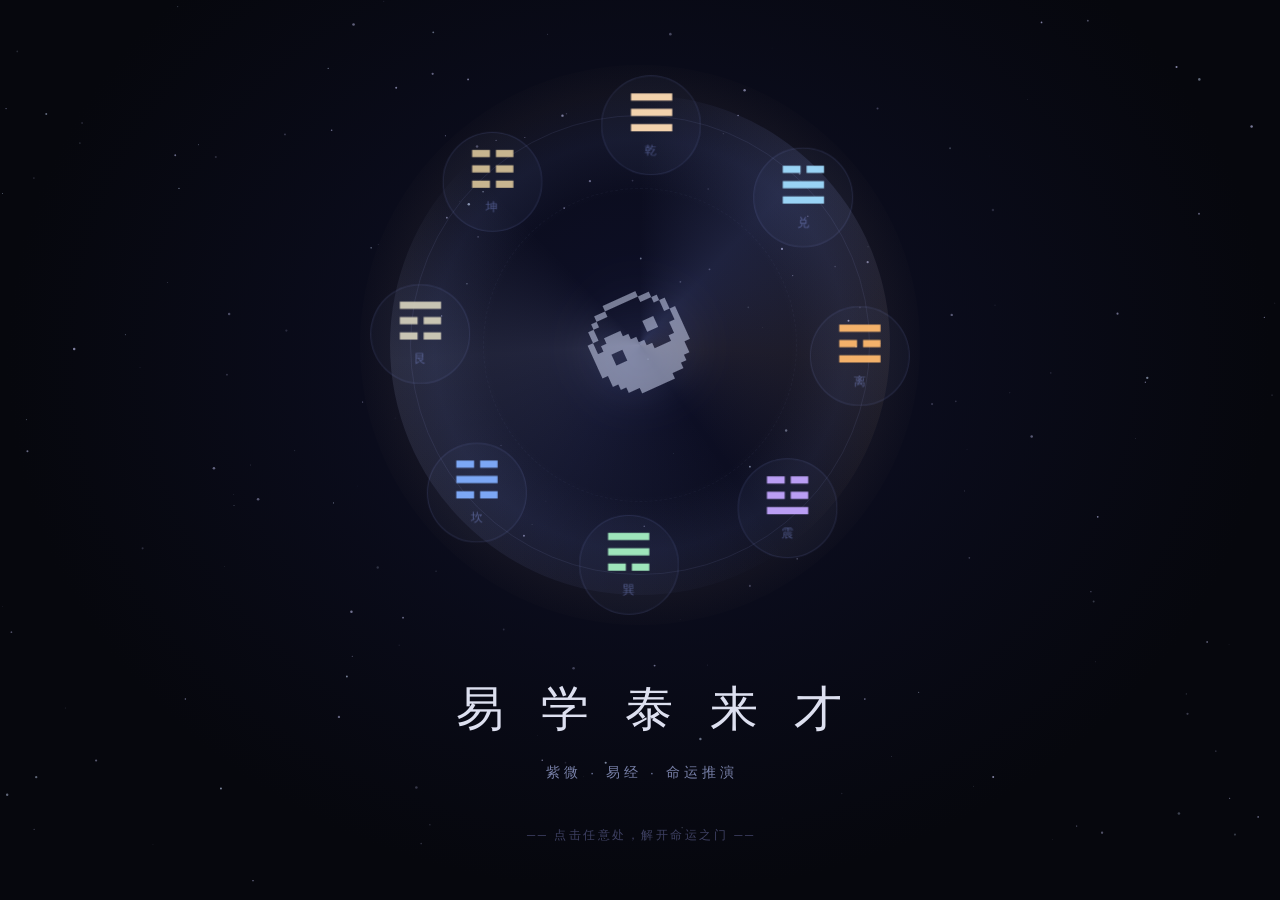
==== commit f2ed3a2d: "优化 SEO、可访问性及部署配置 - 添加 Open Graph / Twitter Card 元标签 - 添加 canonical 链接指向 sandlabs.cn/ziwei/ - 添加 keyw" ====
--- a/index.html
+++ b/index.html
@@ -2,9 +2,23 @@
 <html lang="zh-CN">
 <head>
 <meta charset="UTF-8">
-<meta name="viewport" content="width=device-width, initial-scale=1.0">
-<title>太来才 · 紫微易学</title>
-<meta name="description" content="紫微斗数命盘在线排盘，基于倪海夏推演法，结合易经五行解析。">
+<meta name="viewport" content="width=device-width, initial-scale=1.0, viewport-fit=cover">
+<title>太来才 · 紫微易学 | 紫微斗数命盘 · 易经占卜</title>
+<meta name="description" content="紫微斗数命盘在线免费排盘，基于倪海夏推演法，结合易经五行解析。提供六十四卦查询、铜钱起卦、梅花易数占卜，探索命运智慧。">
+<meta name="keywords" content="紫微斗数,命盘,排盘,易经,六十四卦,起卦,占卜,八卦,五行,天干地支,倪海夏,梅花易数">
+<meta name="theme-color" content="#09090f">
+<meta name="robots" content="index, follow">
+<link rel="canonical" href="https://sandlabs.cn/ziwei/">
+<!-- Open Graph -->
+<meta property="og:type" content="website">
+<meta property="og:url" content="https://sandlabs.cn/ziwei/">
+<meta property="og:title" content="太来才 · 紫微易学 | 紫微斗数命盘 · 易经占卜">
+<meta property="og:description" content="紫微斗数命盘在线免费排盘，基于倪海夏推演法，结合易经五行解析。提供六十四卦查询、铜钱起卦、梅花易数占卜。">
+<meta property="og:locale" content="zh_CN">
+<!-- Twitter Card -->
+<meta name="twitter:card" content="summary">
+<meta name="twitter:title" content="太来才 · 紫微易学">
+<meta name="twitter:description" content="紫微斗数命盘在线免费排盘，结合易经五行解析，提供六十四卦查询与起卦占卜。">
 <style>
 /* ── Reset & Base ── */
 *{box-sizing:border-box;margin:0;padding:0}
@@ -449,14 +463,14 @@
 
 <header>
   <div class="header-inner">
-    <a class="site-logo" href="#">易学泰来才</a>
-    <nav id="main-nav">
-      <button class="tab-btn featured active" data-tab="ziwei">✦ 紫微命盘</button>
-      <button class="tab-btn" data-tab="yijing">易经导论</button>
-      <button class="tab-btn" data-tab="wuxing">五行八卦</button>
-      <button class="tab-btn" data-tab="ganzhi">天干地支</button>
-      <button class="tab-btn" data-tab="liushisi">六十四卦</button>
-      <button class="tab-btn featured" data-tab="divination">☯ 起卦占卜</button>
+    <a class="site-logo" href="/ziwei/" aria-label="太来才易学首页">易学泰来才</a>
+    <nav id="main-nav" role="navigation" aria-label="主导航">
+      <button class="tab-btn featured active" data-tab="ziwei" aria-selected="true">✦ 紫微命盘</button>
+      <button class="tab-btn" data-tab="yijing" aria-selected="false">易经导论</button>
+      <button class="tab-btn" data-tab="wuxing" aria-selected="false">五行八卦</button>
+      <button class="tab-btn" data-tab="ganzhi" aria-selected="false">天干地支</button>
+      <button class="tab-btn" data-tab="liushisi" aria-selected="false">六十四卦</button>
+      <button class="tab-btn featured" data-tab="divination" aria-selected="false">☯ 起卦占卜</button>
     </nav>
   </div>
 </header>
@@ -879,8 +893,9 @@
 </div>
 
 <footer>
-  <p>© tailaicai.com · 紫微易学</p>
+  <p>© <a href="https://sandlabs.cn/ziwei/" rel="noopener">太来才 · 紫微易学</a></p>
   <p style="margin-top:4px">基于倪海夏紫微斗数推演法 · 结合易经第一性原理解析</p>
+  <p style="margin-top:8px;font-size:.65rem;opacity:.5">本站内容仅供参考，命运掌握在自己手中</p>
 </footer>
 
 </div><!-- #app -->
@@ -1034,9 +1049,14 @@
 ══════════════════════════════════════════ */
 function switchTab(id){
   document.querySelectorAll('.tab-panel').forEach(p=>p.classList.remove('active'));
-  document.querySelectorAll('.tab-btn').forEach(b=>b.classList.remove('active'));
+  document.querySelectorAll('.tab-btn').forEach(b=>{
+    b.classList.remove('active');
+    b.setAttribute('aria-selected','false');
+  });
   document.getElementById('tab-'+id).classList.add('active');
-  document.querySelector('[data-tab="'+id+'"]').classList.add('active');
+  const activeBtn=document.querySelector('[data-tab="'+id+'"]');
+  activeBtn.classList.add('active');
+  activeBtn.setAttribute('aria-selected','true');
   window.scrollTo({top:0,behavior:'smooth'});
 }
 document.getElementById('main-nav').addEventListener('click',e=>{
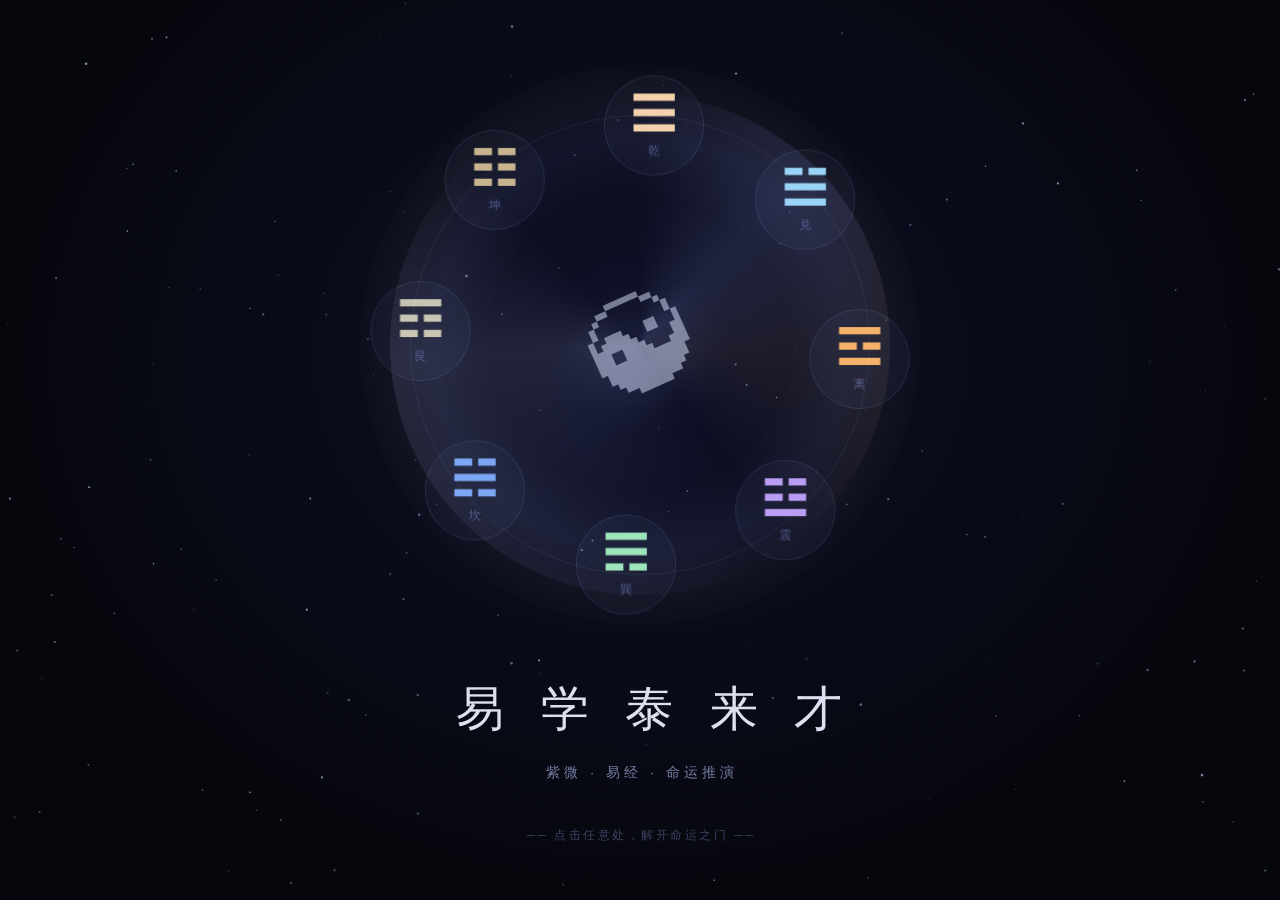
==== commit 2cb84cdb: "Add Google AdSense script to <head>" ====
--- a/index.html
+++ b/index.html
@@ -1,6 +1,8 @@
 <!DOCTYPE html>
 <html lang="zh-CN">
 <head>
+<script async src="https://pagead2.googlesyndication.com/pagead/js/adsbygoogle.js?client=ca-pub-4570175676017011"
+     crossorigin="anonymous"></script>
 <meta charset="UTF-8">
 <meta name="viewport" content="width=device-width, initial-scale=1.0, viewport-fit=cover">
 <title>太来才 · 紫微易学 | 紫微斗数命盘 · 易经占卜</title>
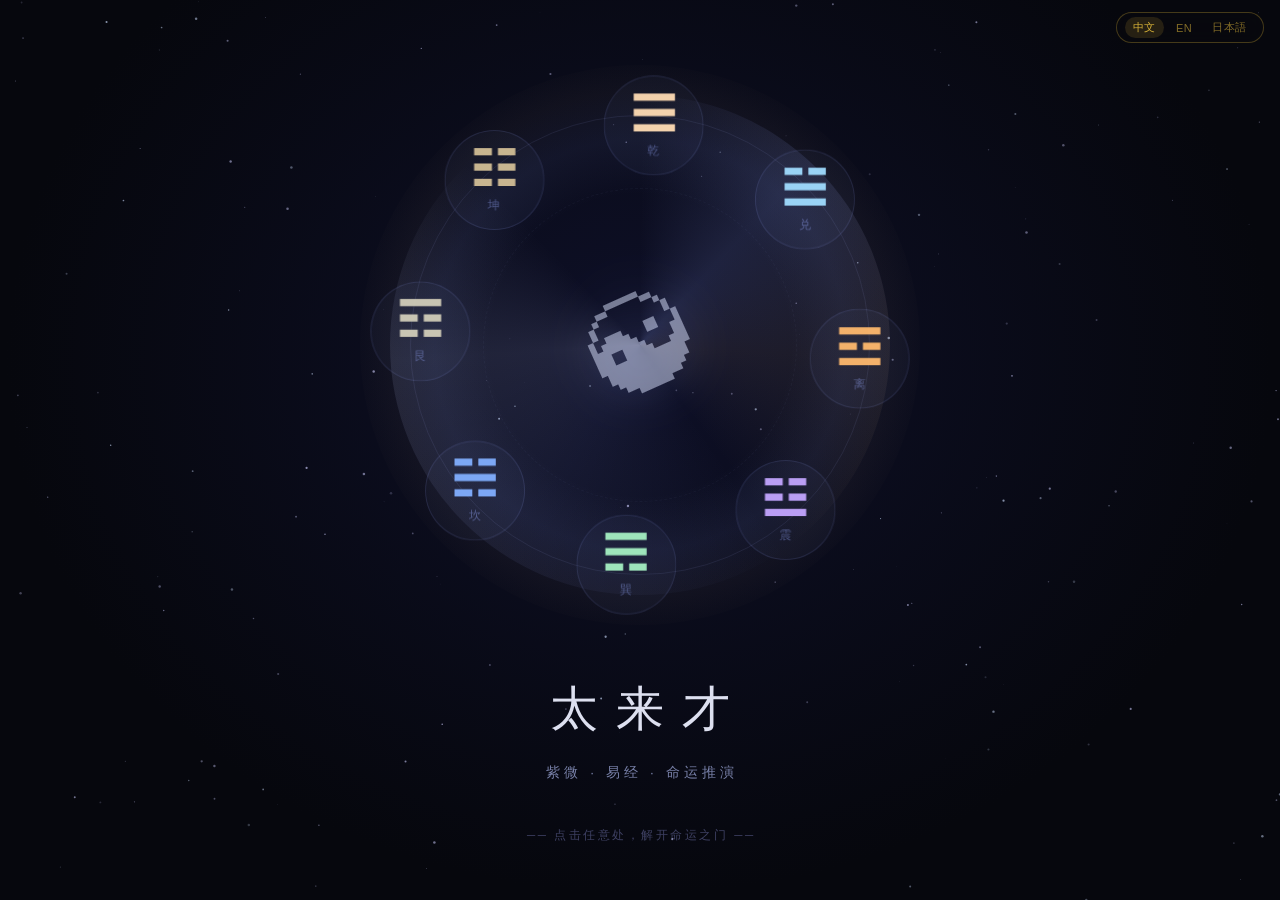
==== commit 487b242f: "feat: add i18n multi-language support (zh/en/ja)" ====
--- a/index.html
+++ b/index.html
@@ -432,9 +432,47 @@
 .sring.lit{stroke:rgba(154,171,255,.5);transition:stroke .4s}
 .sck{stroke:rgba(154,171,255,0);fill:none;stroke-width:1.2;stroke-dasharray:52;stroke-dashoffset:52;transition:stroke-dashoffset .5s ease,stroke .3s}
 .sck.show{stroke-dashoffset:0;stroke:rgba(154,171,255,.4)}
+/* ── Lang Switcher ── */
+.lang-switcher {
+  position: fixed;
+  top: 12px;
+  right: 16px;
+  z-index: 10000;
+  display: flex;
+  gap: 4px;
+  background: rgba(9,9,15,0.85);
+  border: 1px solid rgba(212,175,55,0.3);
+  border-radius: 20px;
+  padding: 4px 8px;
+  backdrop-filter: blur(10px);
+}
+.lang-btn {
+  background: none;
+  border: none;
+  color: rgba(212,175,55,0.6);
+  font-size: 11px;
+  font-family: inherit;
+  cursor: pointer;
+  padding: 3px 8px;
+  border-radius: 12px;
+  transition: all 0.2s;
+  letter-spacing: 0.05em;
+}
+.lang-btn:hover { color: #d4af37; }
+.lang-btn.active {
+  background: rgba(212,175,55,0.15);
+  color: #d4af37;
+}
 </style>
 </head>
 <body>
+
+<!-- ── 语言切换器 ── -->
+<div class="lang-switcher" id="langSwitcher">
+  <button class="lang-btn active" data-lang="zh">中文</button>
+  <button class="lang-btn" data-lang="en">EN</button>
+  <button class="lang-btn" data-lang="ja">日本語</button>
+</div>
 
 <!-- ══════════ INTRO SCREEN ══════════ -->
 <div id="intro" onclick="startUnlock()">
@@ -454,9 +492,9 @@
     <div id="ring-center"><span id="taichi">☯</span></div>
   </div>
   <div id="intro-text">
-    <div id="intro-logo">太来才</div>
-    <div id="intro-sub">紫微 · 易经 · 命运推演</div>
-    <div id="unlock-hint">── 点击任意处，解开命运之门 ──</div>
+    <div id="intro-logo" data-i18n="intro_title">太来才</div>
+    <div id="intro-sub" data-i18n="intro_subtitle">紫微 · 易经 · 命运推演</div>
+    <div id="unlock-hint" data-i18n="intro_unlock">── 点击任意处，解开命运之门 ──</div>
   </div>
 </div>
 
@@ -467,12 +505,12 @@
   <div class="header-inner">
     <a class="site-logo" href="/ziwei/" aria-label="太来才易学首页">易学泰来才</a>
     <nav id="main-nav" role="navigation" aria-label="主导航">
-      <button class="tab-btn featured active" data-tab="ziwei" aria-selected="true">✦ 紫微命盘</button>
-      <button class="tab-btn" data-tab="yijing" aria-selected="false">易经导论</button>
-      <button class="tab-btn" data-tab="wuxing" aria-selected="false">五行八卦</button>
-      <button class="tab-btn" data-tab="ganzhi" aria-selected="false">天干地支</button>
-      <button class="tab-btn" data-tab="liushisi" aria-selected="false">六十四卦</button>
-      <button class="tab-btn featured" data-tab="divination" aria-selected="false">☯ 起卦占卜</button>
+      <button class="tab-btn featured active" data-tab="ziwei" aria-selected="true" data-i18n="nav_ziwei">✦ 紫微命盘</button>
+      <button class="tab-btn" data-tab="yijing" aria-selected="false" data-i18n="nav_intro">易经导论</button>
+      <button class="tab-btn" data-tab="wuxing" aria-selected="false" data-i18n="nav_wuxing">五行八卦</button>
+      <button class="tab-btn" data-tab="ganzhi" aria-selected="false" data-i18n="nav_tiangan">天干地支</button>
+      <button class="tab-btn" data-tab="liushisi" aria-selected="false" data-i18n="nav_liushisi">六十四卦</button>
+      <button class="tab-btn featured" data-tab="divination" aria-selected="false" data-i18n="nav_qigua">☯ 起卦占卜</button>
     </nav>
   </div>
 </header>
@@ -481,28 +519,28 @@
 <div id="tab-ziwei" class="tab-panel active">
   <div class="form-wrap">
     <div class="form-title">
-      <h1>紫微斗数</h1>
+      <h1 data-i18n="ziwei_title">紫微斗数</h1>
       <p>倪海夏推演法 · 结合易经五行解析</p>
     </div>
     <div class="card">
       <div class="form-row">
-        <label>出生年</label>
+        <label data-i18n="ziwei_birth_year">出生年</label>
         <input type="number" id="year" value="1990" min="1900" max="2030" style="max-width:90px">
         <span style="font-size:.7rem;color:var(--t3)">阳历（正月前出生 -1）</span>
       </div>
       <div class="form-row">
-        <label>农历月</label>
+        <label data-i18n="ziwei_birth_month">农历月</label>
         <select id="month">
           <option value="1">正月</option><option value="2">二月</option><option value="3">三月</option>
           <option value="4">四月</option><option value="5">五月</option><option value="6">六月</option>
           <option value="7">七月</option><option value="8">八月</option><option value="9">九月</option>
           <option value="10">十月</option><option value="11">十一月</option><option value="12">十二月</option>
         </select>
-        <label style="flex:0 0 48px">农历日</label>
+        <label style="flex:0 0 48px" data-i18n="ziwei_birth_day">农历日</label>
         <select id="day" style="max-width:90px"></select>
       </div>
       <div class="form-row">
-        <label>时辰</label>
+        <label data-i18n="ziwei_birth_hour">时辰</label>
         <select id="hour">
           <option value="0">子 23-01</option><option value="1">丑 01-03</option>
           <option value="2">寅 03-05</option><option value="3">卯 05-07</option>
@@ -511,10 +549,10 @@
           <option value="8">申 15-17</option><option value="9">酉 17-19</option>
           <option value="10">戌 19-21</option><option value="11">亥 21-23</option>
         </select>
-        <label style="flex:0 0 48px">性别</label>
-        <select id="gender"><option value="m">男</option><option value="f">女</option></select>
+        <label style="flex:0 0 48px" data-i18n="ziwei_gender">性别</label>
+        <select id="gender"><option value="m" data-i18n="ziwei_male">男</option><option value="f" data-i18n="ziwei_female">女</option></select>
       </div>
-      <button class="gen-btn" onclick="generate()">排 命 盘</button>
+      <button class="gen-btn" onclick="generate()" data-i18n="ziwei_calc">排 命 盘</button>
       <p class="form-note">※ 以农历生日为准，不确定可用万年历换算</p>
     </div>
   </div>
@@ -786,8 +824,8 @@
 <div class="div-wrap">
   <div class="div-hero">
     <span class="div-icon">☯</span>
-    <h1>起卦占卜</h1>
-    <p>铜钱起卦 · 梅花易数 · 六十四卦推演</p>
+    <h1 data-i18n="nav_qigua">起卦占卜</h1>
+    <p data-i18n="qigua_subtitle">铜钱起卦 · 梅花易数 · 六十四卦推演</p>
   </div>
 
   <!-- STEP 1: 输入 -->
@@ -795,7 +833,7 @@
     <div class="card" style="padding:24px">
       <div class="form-row" style="margin-bottom:18px">
         <label>所问之事</label>
-        <input type="text" id="dv-q" placeholder="如：近期事业发展如何？是否适合换工作？" style="flex:1;background:rgba(255,255,255,.03);color:var(--t1);border:1px solid var(--b1);border-radius:8px;padding:10px 14px;font-family:inherit;font-size:.86rem;outline:none;transition:border-color .2s" onfocus="this.style.borderColor='var(--accent)'" onblur="this.style.borderColor='var(--b1)'">
+        <input type="text" id="dv-q" placeholder="如：近期事业发展如何？是否适合换工作？" data-i18n="qigua_question_placeholder" style="flex:1;background:rgba(255,255,255,.03);color:var(--t1);border:1px solid var(--b1);border-radius:8px;padding:10px 14px;font-family:inherit;font-size:.86rem;outline:none;transition:border-color .2s" onfocus="this.style.borderColor='var(--accent)'" onblur="this.style.borderColor='var(--b1)'">
       </div>
       <div style="font-size:.74rem;color:var(--t2);margin-bottom:8px;letter-spacing:.05em">问题类型</div>
       <div class="qtype-grid">
@@ -811,7 +849,7 @@
         <input type="number" id="dv-yr" placeholder="如 1990（可选，提高准确度）" style="flex:1;background:rgba(255,255,255,.03);color:var(--t1);border:1px solid var(--b1);border-radius:8px;padding:8px 12px;font-family:inherit;font-size:.82rem;outline:none">
       </div>
       <p class="form-note" style="margin-bottom:14px">※ 问卦前请心存诚意，默念所问之事</p>
-      <button class="gen-btn" onclick="dvGoStep2()">进入起卦</button>
+      <button class="gen-btn" onclick="dvGoStep2()" data-i18n="qigua_go">进入起卦</button>
     </div>
   </div>
 
@@ -819,9 +857,9 @@
   <div id="dv-s2" class="div-step">
     <div id="dv-qdisplay" class="qdisplay"></div>
     <div class="method-bar">
-      <button class="meth-btn sel" onclick="dvSetMethod('coin',this)">🪙 铜钱起卦</button>
-      <button class="meth-btn" onclick="dvSetMethod('time',this)">⏱ 时间起卦</button>
-      <button class="meth-btn" onclick="dvSetMethod('number',this)">🔢 数字起卦</button>
+      <button class="meth-btn sel" onclick="dvSetMethod('coin',this)" data-i18n="qigua_method_coin">🪙 铜钱起卦</button>
+      <button class="meth-btn" onclick="dvSetMethod('time',this)" data-i18n="qigua_method_time">⏱ 时间起卦</button>
+      <button class="meth-btn" onclick="dvSetMethod('number',this)" data-i18n="qigua_method_number">🔢 数字起卦</button>
     </div>
 
     <!-- 铜钱 -->
@@ -845,7 +883,7 @@
         <div class="coin" id="dvc3"><div class="cface cfront">正</div><div class="cface cback">反</div></div>
       </div>
       <div class="round-txt" id="dv-rnd">第一爻（从下往上起卦）</div>
-      <button class="toss-btn" id="dv-toss" onclick="dvToss()">投 掷</button>
+      <button class="toss-btn" id="dv-toss" onclick="dvToss()" data-i18n="qigua_shake">投 掷</button>
       <div style="font-size:.72rem;color:var(--t3);margin-top:8px;min-height:18px" id="dv-cres"></div>
     </div>
 
@@ -895,7 +933,7 @@
 </div>
 
 <footer>
-  <p>© <a href="https://sandlabs.cn/ziwei/" rel="noopener">太来才 · 紫微易学</a></p>
+  <p data-i18n="footer_text">© <a href="https://sandlabs.cn/ziwei/" rel="noopener">太来才 · 紫微易学</a></p>
   <p style="margin-top:4px">基于倪海夏紫微斗数推演法 · 结合易经第一性原理解析</p>
   <p style="margin-top:8px;font-size:.65rem;opacity:.5">本站内容仅供参考，命运掌握在自己手中</p>
 </footer>
@@ -2058,5 +2096,160 @@
 
 })(); // end BAGUA LOGO ANIMATION
 </script>
+
+<script>
+// ========== 多语言 i18n 系统 ==========
+const I18N = {
+  zh: {
+    pageTitle: '太来才 · 紫微易学 | 紫微斗数命盘 · 易经占卜',
+    nav_ziwei: '✦ 紫微命盘',
+    nav_intro: '易经导论',
+    nav_wuxing: '五行八卦',
+    nav_tiangan: '天干地支',
+    nav_liushisi: '六十四卦',
+    nav_qigua: '☯ 起卦占卜',
+    intro_title: '太来才',
+    intro_subtitle: '紫微 · 易经 · 命运推演',
+    intro_unlock: '── 点击任意处，解开命运之门 ──',
+    qigua_subtitle: '铜钱起卦 · 梅花易数 · 六十四卦推演',
+    ziwei_title: '紫微斗数',
+    ziwei_birth_year: '出生年',
+    ziwei_birth_month: '农历月',
+    ziwei_birth_day: '农历日',
+    ziwei_birth_hour: '时辰',
+    ziwei_gender: '性别',
+    ziwei_male: '男',
+    ziwei_female: '女',
+    ziwei_calc: '排 命 盘',
+    qigua_question_placeholder: '如：近期事业发展如何？是否适合换工作？',
+    qigua_method_coin: '🪙 铜钱起卦',
+    qigua_method_time: '⏱ 时间起卦',
+    qigua_method_number: '🔢 数字起卦',
+    qigua_shake: '投 掷',
+    qigua_go: '进入起卦',
+    qigua_result_title: '卦象解析',
+    footer_text: '© 太来才 · 紫微易学',
+    loading: '推演中...',
+    error_input: '请填写完整信息',
+  },
+  en: {
+    pageTitle: 'TaiLaiCai · I Ching & Zi Wei | Purple Star Astrology · Divination',
+    nav_ziwei: '✦ Zi Wei Chart',
+    nav_intro: 'I Ching Intro',
+    nav_wuxing: 'Five Elements',
+    nav_tiangan: 'Heavenly Stems',
+    nav_liushisi: '64 Hexagrams',
+    nav_qigua: '☯ Divination',
+    intro_title: 'TaiLaiCai',
+    intro_subtitle: 'Purple Star · Five Elements · Eight Trigrams',
+    intro_unlock: '── Click anywhere to enter ──',
+    qigua_subtitle: 'Coin Method · Plum Blossom · 64 Hexagrams',
+    ziwei_title: 'Zi Wei Dou Shu',
+    ziwei_birth_year: 'Birth Year',
+    ziwei_birth_month: 'Lunar Month',
+    ziwei_birth_day: 'Lunar Day',
+    ziwei_birth_hour: 'Birth Hour',
+    ziwei_gender: 'Gender',
+    ziwei_male: 'Male',
+    ziwei_female: 'Female',
+    ziwei_calc: 'Calculate',
+    qigua_question_placeholder: 'Enter your question for divination...',
+    qigua_method_coin: '🪙 Coin Method',
+    qigua_method_time: '⏱ Time Method',
+    qigua_method_number: '🔢 Number Method',
+    qigua_shake: 'Cast',
+    qigua_go: 'Start Divination',
+    qigua_result_title: 'Hexagram Reading',
+    footer_text: '© TaiLaiCai · Yi Xue Divination Platform',
+    loading: 'Calculating...',
+    error_input: 'Please fill in all fields',
+  },
+  ja: {
+    pageTitle: 'タイライツァイ · 易学 | 紫微斗数命盤 · 易経占い',
+    nav_ziwei: '✦ 紫微命盤',
+    nav_intro: '易経導論',
+    nav_wuxing: '五行八卦',
+    nav_tiangan: '天干地支',
+    nav_liushisi: '六十四卦',
+    nav_qigua: '☯ 卦占い',
+    intro_title: 'タイライツァイ',
+    intro_subtitle: '紫微斗数 · 五行 · 八卦',
+    intro_unlock: '── どこでもタップして入る ──',
+    qigua_subtitle: '銅銭法 · 梅花易数 · 六十四卦推演',
+    ziwei_title: '紫微斗数',
+    ziwei_birth_year: '生年',
+    ziwei_birth_month: '旧暦月',
+    ziwei_birth_day: '旧暦日',
+    ziwei_birth_hour: '生まれ時辰',
+    ziwei_gender: '性別',
+    ziwei_male: '男',
+    ziwei_female: '女',
+    ziwei_calc: '命盤を作る',
+    qigua_question_placeholder: '占いたいことを入力してください...',
+    qigua_method_coin: '🪙 銅銭法',
+    qigua_method_time: '⏱ 時間法',
+    qigua_method_number: '🔢 数字法',
+    qigua_shake: '卦を立てる',
+    qigua_go: '占い開始',
+    qigua_result_title: '卦象解析',
+    footer_text: '© タイライツァイ · 易学推演プラットフォーム',
+    loading: '推演中...',
+    error_input: '全ての項目を入力してください',
+  }
+};
+
+let currentLang = localStorage.getItem('yixue_lang') || 'zh';
+
+function applyI18n(lang) {
+  currentLang = lang;
+  localStorage.setItem('yixue_lang', lang);
+  const t = I18N[lang];
+  if (!t) return;
+
+  // 更新页面标题
+  document.title = t.pageTitle;
+
+  // 更新所有带 data-i18n 属性的元素
+  document.querySelectorAll('[data-i18n]').forEach(el => {
+    const key = el.getAttribute('data-i18n');
+    if (t[key] !== undefined) {
+      if (el.tagName === 'INPUT' || el.tagName === 'TEXTAREA') {
+        el.placeholder = t[key];
+      } else {
+        el.textContent = t[key];
+      }
+    }
+  });
+
+  // footer 特殊处理：含 <a> 标签，仅更新文本节点
+  const footerP = document.querySelector('footer p[data-i18n="footer_text"]');
+  if (footerP && t.footer_text) {
+    const link = footerP.querySelector('a');
+    if (link) {
+      footerP.childNodes[0].textContent = '';
+      link.textContent = t.footer_text;
+    }
+  }
+
+  // 更新语言按钮状态
+  document.querySelectorAll('.lang-btn').forEach(btn => {
+    btn.classList.toggle('active', btn.dataset.lang === lang);
+  });
+
+  // 更新 <html lang> 属性
+  const langMap = { zh: 'zh-CN', en: 'en', ja: 'ja' };
+  document.documentElement.lang = langMap[lang] || lang;
+}
+
+// 语言切换按钮事件
+document.addEventListener('DOMContentLoaded', () => {
+  document.querySelectorAll('.lang-btn').forEach(btn => {
+    btn.addEventListener('click', () => applyI18n(btn.dataset.lang));
+  });
+  // 初始化语言
+  applyI18n(currentLang);
+});
+// ========== i18n 结束 ==========
+</script>
 </body>
 </html>
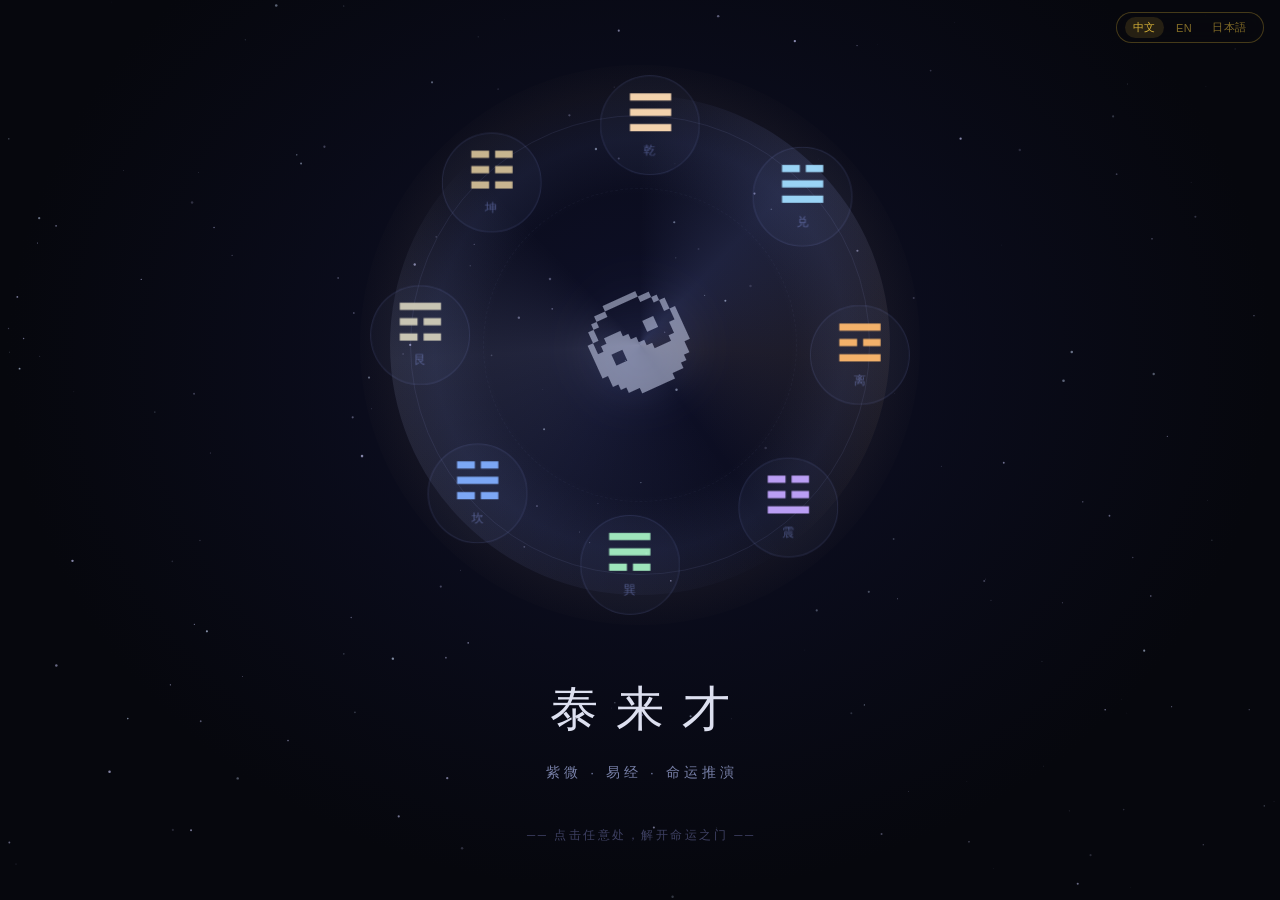
==== commit ae1039ce: "fix: rename 太来才 to 泰来才" ====
--- a/index.html
+++ b/index.html
@@ -5,7 +5,7 @@
      crossorigin="anonymous"></script>
 <meta charset="UTF-8">
 <meta name="viewport" content="width=device-width, initial-scale=1.0, viewport-fit=cover">
-<title>太来才 · 紫微易学 | 紫微斗数命盘 · 易经占卜</title>
+<title>泰来才 · 紫微易学 | 紫微斗数命盘 · 易经占卜</title>
 <meta name="description" content="紫微斗数命盘在线免费排盘，基于倪海夏推演法，结合易经五行解析。提供六十四卦查询、铜钱起卦、梅花易数占卜，探索命运智慧。">
 <meta name="keywords" content="紫微斗数,命盘,排盘,易经,六十四卦,起卦,占卜,八卦,五行,天干地支,倪海夏,梅花易数">
 <meta name="theme-color" content="#09090f">
@@ -14,12 +14,12 @@
 <!-- Open Graph -->
 <meta property="og:type" content="website">
 <meta property="og:url" content="https://sandlabs.cn/ziwei/">
-<meta property="og:title" content="太来才 · 紫微易学 | 紫微斗数命盘 · 易经占卜">
+<meta property="og:title" content="泰来才 · 紫微易学 | 紫微斗数命盘 · 易经占卜">
 <meta property="og:description" content="紫微斗数命盘在线免费排盘，基于倪海夏推演法，结合易经五行解析。提供六十四卦查询、铜钱起卦、梅花易数占卜。">
 <meta property="og:locale" content="zh_CN">
 <!-- Twitter Card -->
 <meta name="twitter:card" content="summary">
-<meta name="twitter:title" content="太来才 · 紫微易学">
+<meta name="twitter:title" content="泰来才 · 紫微易学">
 <meta name="twitter:description" content="紫微斗数命盘在线免费排盘，结合易经五行解析，提供六十四卦查询与起卦占卜。">
 <style>
 /* ── Reset & Base ── */
@@ -492,7 +492,7 @@
     <div id="ring-center"><span id="taichi">☯</span></div>
   </div>
   <div id="intro-text">
-    <div id="intro-logo" data-i18n="intro_title">太来才</div>
+    <div id="intro-logo" data-i18n="intro_title">泰来才</div>
     <div id="intro-sub" data-i18n="intro_subtitle">紫微 · 易经 · 命运推演</div>
     <div id="unlock-hint" data-i18n="intro_unlock">── 点击任意处，解开命运之门 ──</div>
   </div>
@@ -503,7 +503,7 @@
 
 <header>
   <div class="header-inner">
-    <a class="site-logo" href="/ziwei/" aria-label="太来才易学首页">易学泰来才</a>
+    <a class="site-logo" href="/ziwei/" aria-label="泰来才易学首页">易学泰来才</a>
     <nav id="main-nav" role="navigation" aria-label="主导航">
       <button class="tab-btn featured active" data-tab="ziwei" aria-selected="true" data-i18n="nav_ziwei">✦ 紫微命盘</button>
       <button class="tab-btn" data-tab="yijing" aria-selected="false" data-i18n="nav_intro">易经导论</button>
@@ -933,7 +933,7 @@
 </div>
 
 <footer>
-  <p data-i18n="footer_text">© <a href="https://sandlabs.cn/ziwei/" rel="noopener">太来才 · 紫微易学</a></p>
+  <p data-i18n="footer_text">© <a href="https://sandlabs.cn/ziwei/" rel="noopener">泰来才 · 紫微易学</a></p>
   <p style="margin-top:4px">基于倪海夏紫微斗数推演法 · 结合易经第一性原理解析</p>
   <p style="margin-top:8px;font-size:.65rem;opacity:.5">本站内容仅供参考，命运掌握在自己手中</p>
 </footer>
@@ -2101,14 +2101,14 @@
 // ========== 多语言 i18n 系统 ==========
 const I18N = {
   zh: {
-    pageTitle: '太来才 · 紫微易学 | 紫微斗数命盘 · 易经占卜',
+    pageTitle: '泰来才 · 紫微易学 | 紫微斗数命盘 · 易经占卜',
     nav_ziwei: '✦ 紫微命盘',
     nav_intro: '易经导论',
     nav_wuxing: '五行八卦',
     nav_tiangan: '天干地支',
     nav_liushisi: '六十四卦',
     nav_qigua: '☯ 起卦占卜',
-    intro_title: '太来才',
+    intro_title: '泰来才',
     intro_subtitle: '紫微 · 易经 · 命运推演',
     intro_unlock: '── 点击任意处，解开命运之门 ──',
     qigua_subtitle: '铜钱起卦 · 梅花易数 · 六十四卦推演',
@@ -2128,7 +2128,7 @@
     qigua_shake: '投 掷',
     qigua_go: '进入起卦',
     qigua_result_title: '卦象解析',
-    footer_text: '© 太来才 · 紫微易学',
+    footer_text: '© 泰来才 · 紫微易学',
     loading: '推演中...',
     error_input: '请填写完整信息',
   },
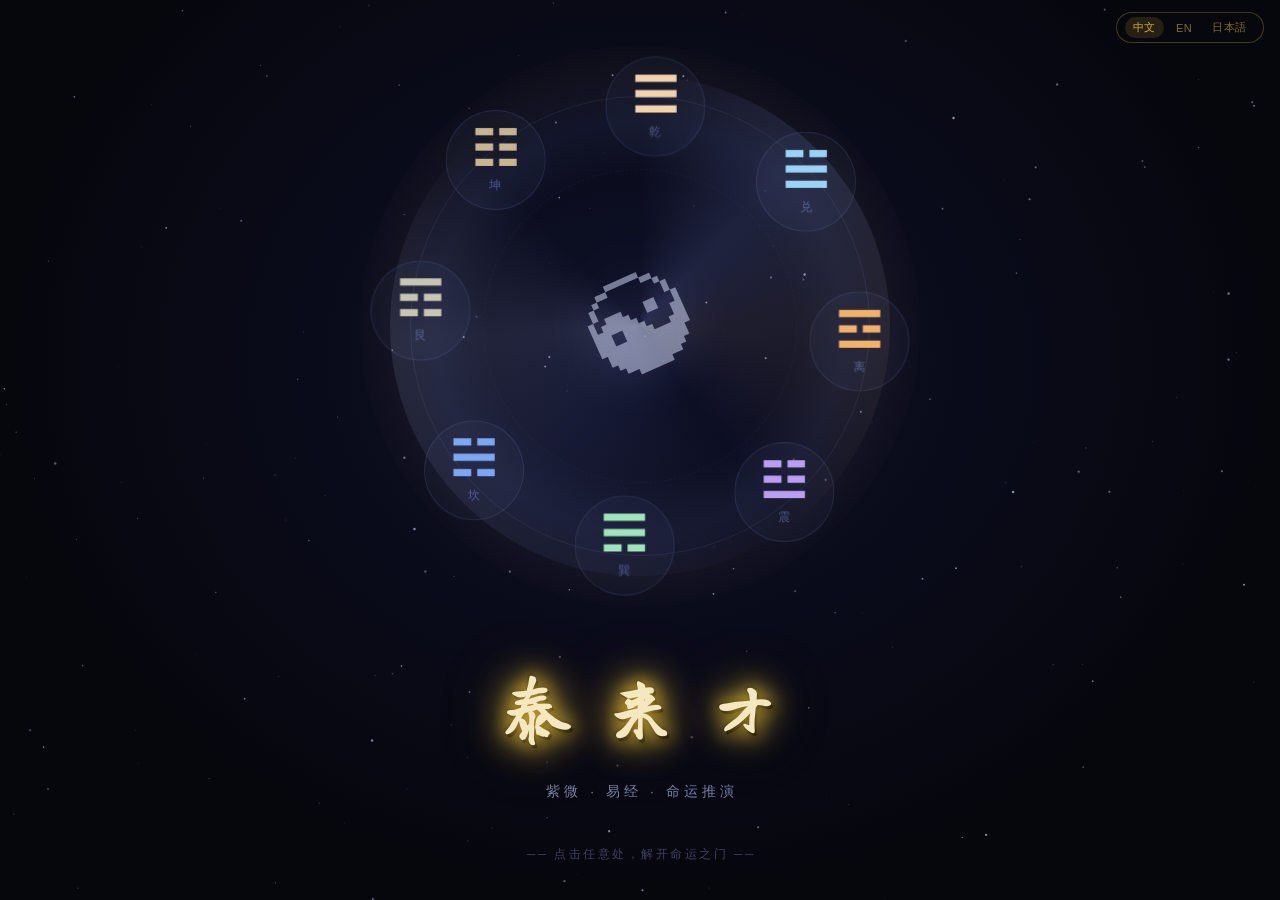
==== commit e1933b86: "style: 泰来才甲骨文水墨字体效果" ====
--- a/index.html
+++ b/index.html
@@ -3,6 +3,9 @@
 <head>
 <script async src="https://pagead2.googlesyndication.com/pagead/js/adsbygoogle.js?client=ca-pub-4570175676017011"
      crossorigin="anonymous"></script>
+<link rel="preconnect" href="https://fonts.googleapis.com">
+<link rel="preconnect" href="https://fonts.gstatic.com" crossorigin>
+<link href="https://fonts.googleapis.com/css2?family=Long+Cang&family=Ma+Shan+Zheng&display=swap" rel="stylesheet">
 <meta charset="UTF-8">
 <meta name="viewport" content="width=device-width, initial-scale=1.0, viewport-fit=cover">
 <title>泰来才 · 紫微易学 | 紫微斗数命盘 · 易经占卜</title>
@@ -150,9 +153,21 @@
 
 #intro-text{text-align:center}
 #intro-logo{
-  font-size:3rem;font-weight:200;
-  letter-spacing:.38em;color:var(--t1);margin-bottom:10px;
-  text-indent:.38em;
+  font-family:'Long Cang','Ma Shan Zheng','STKaiti','KaiTi','楷体',serif;
+  font-size:4.2rem;
+  font-weight:900;
+  letter-spacing:.55em;
+  text-indent:.55em;
+  color:#f5e8c0;
+  margin-bottom:14px;
+  text-shadow:
+    0 0 18px rgba(212,175,55,1),
+    0 0 40px rgba(212,175,55,0.7),
+    0 0 70px rgba(180,130,20,0.4),
+    2px 3px 0px rgba(0,0,0,0.95),
+    3px 4px 8px rgba(0,0,0,0.85),
+    -1px -1px 3px rgba(0,0,0,0.7);
+  filter:drop-shadow(0 0 10px rgba(212,175,55,0.5));
 }
 #intro-sub{
   font-size:.85rem;letter-spacing:.3em;
@@ -178,9 +193,21 @@
 }
 .header-inner{max-width:1000px;margin:0 auto;display:flex;align-items:center;gap:20px;padding:16px 0}
 .site-logo{
-  font-size:1.15rem;font-weight:400;color:var(--t1);
-  text-decoration:none;letter-spacing:.22em;white-space:nowrap;flex-shrink:0;
-  text-indent:.22em;
+  font-family:'Long Cang','Ma Shan Zheng','STKaiti','KaiTi','楷体',serif;
+  font-size:1.35rem;
+  font-weight:900;
+  color:var(--t1);
+  text-decoration:none;
+  letter-spacing:.25em;
+  white-space:nowrap;
+  flex-shrink:0;
+  text-indent:.25em;
+  text-shadow:
+    0 0 10px rgba(212,175,55,0.8),
+    0 0 22px rgba(212,175,55,0.4),
+    1px 2px 4px rgba(0,0,0,0.95),
+    -1px -1px 2px rgba(0,0,0,0.7);
+  filter:drop-shadow(0 0 4px rgba(212,175,55,0.4));
 }
 /* Logo char animation */
 .logo-ch{display:inline-block;transition:color .12s,text-shadow .12s}
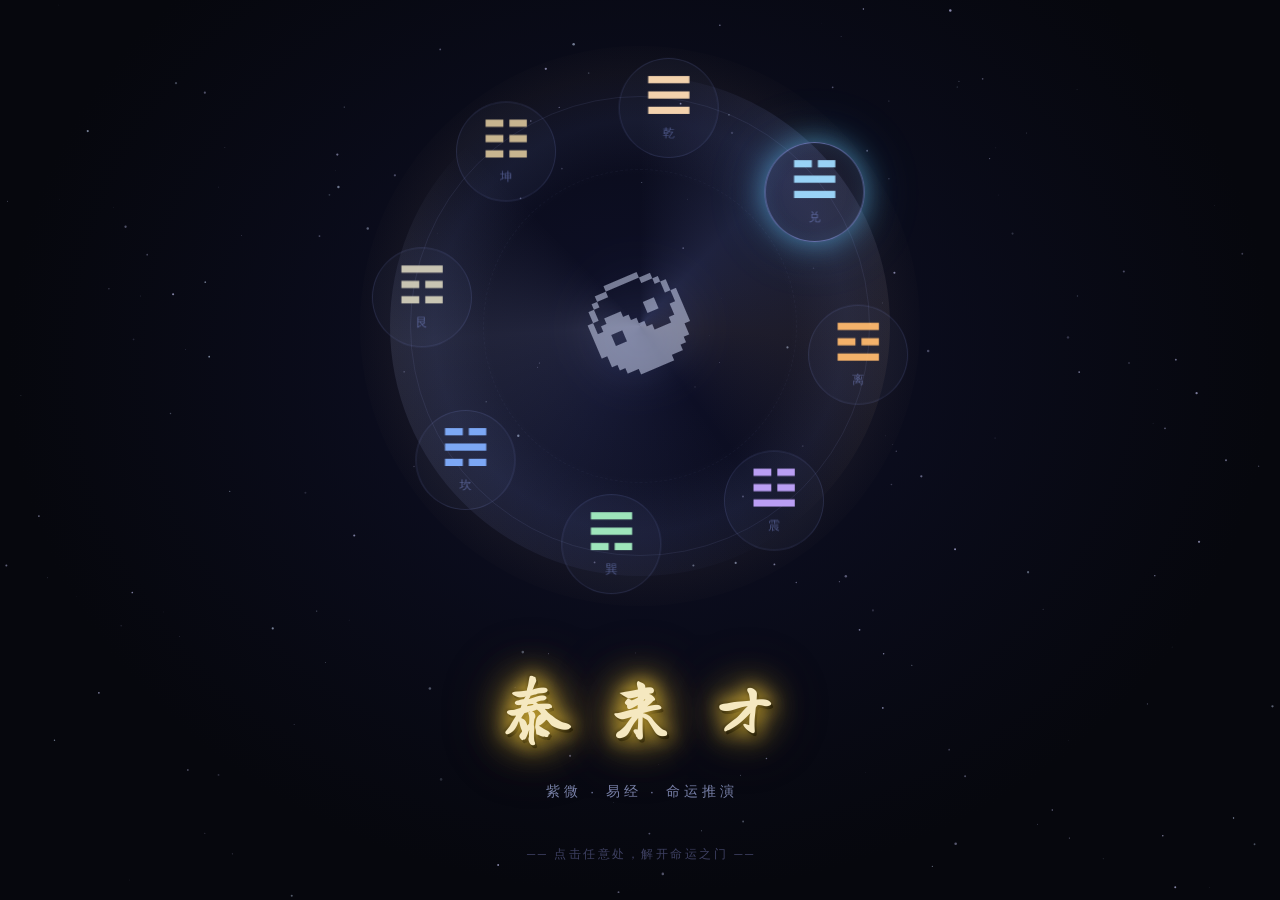
==== commit 3871c73d: "fix: move lang-switcher into header to prevent mobile overlap" ====
--- a/index.html
+++ b/index.html
@@ -461,17 +461,17 @@
 .sck.show{stroke-dashoffset:0;stroke:rgba(154,171,255,.4)}
 /* ── Lang Switcher ── */
 .lang-switcher {
-  position: fixed;
-  top: 12px;
-  right: 16px;
-  z-index: 10000;
+  flex-shrink: 0;
   display: flex;
-  gap: 4px;
+  gap: 2px;
   background: rgba(9,9,15,0.85);
   border: 1px solid rgba(212,175,55,0.3);
   border-radius: 20px;
   padding: 4px 8px;
-  backdrop-filter: blur(10px);
+}
+@media(max-width:520px){
+  .lang-switcher { padding: 3px 6px; }
+  .lang-btn { padding: 2px 6px; font-size: 10px; }
 }
 .lang-btn {
   background: none;
@@ -494,12 +494,6 @@
 </head>
 <body>
 
-<!-- ── 语言切换器 ── -->
-<div class="lang-switcher" id="langSwitcher">
-  <button class="lang-btn active" data-lang="zh">中文</button>
-  <button class="lang-btn" data-lang="en">EN</button>
-  <button class="lang-btn" data-lang="ja">日本語</button>
-</div>
 
 <!-- ══════════ INTRO SCREEN ══════════ -->
 <div id="intro" onclick="startUnlock()">
@@ -539,6 +533,11 @@
       <button class="tab-btn" data-tab="liushisi" aria-selected="false" data-i18n="nav_liushisi">六十四卦</button>
       <button class="tab-btn featured" data-tab="divination" aria-selected="false" data-i18n="nav_qigua">☯ 起卦占卜</button>
     </nav>
+    <div class="lang-switcher" id="langSwitcher">
+      <button class="lang-btn active" data-lang="zh">中文</button>
+      <button class="lang-btn" data-lang="en">EN</button>
+      <button class="lang-btn" data-lang="ja">日本語</button>
+    </div>
   </div>
 </header>
 
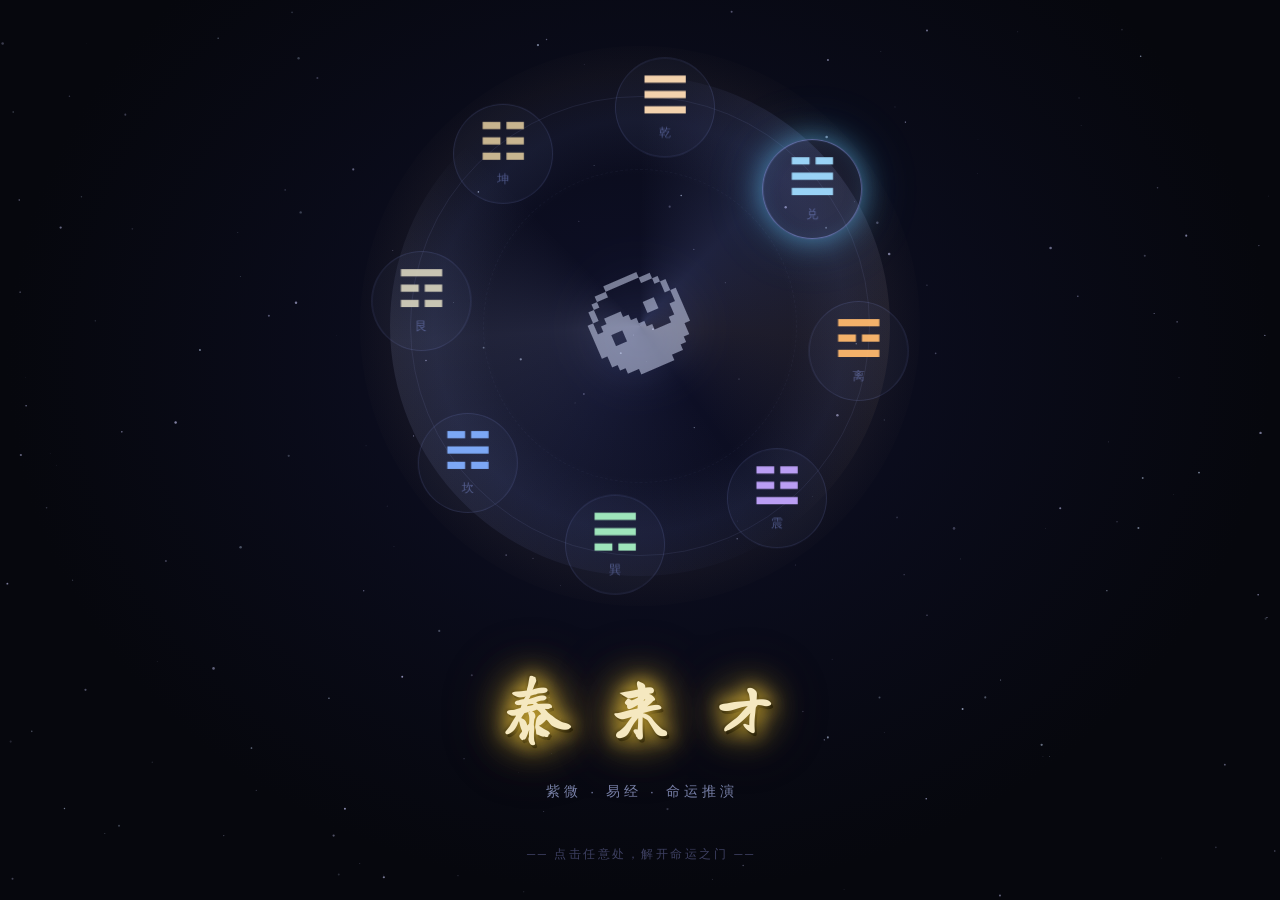
==== commit 13c1e3cb: "fix: move lang-switcher below nav on mobile" ====
--- a/index.html
+++ b/index.html
@@ -469,8 +469,24 @@
   border-radius: 20px;
   padding: 4px 8px;
 }
-@media(max-width:520px){
-  .lang-switcher { padding: 3px 6px; }
+@media(max-width:640px){
+  .header-inner {
+    flex-wrap: wrap;
+    gap: 6px;
+    padding: 10px 0 8px;
+  }
+  .site-logo {
+    flex: 1;
+  }
+  #main-nav {
+    order: 3;
+    width: 100%;
+  }
+  .lang-switcher {
+    order: 2;
+    margin-left: auto;
+    padding: 3px 6px;
+  }
   .lang-btn { padding: 2px 6px; font-size: 10px; }
 }
 .lang-btn {
